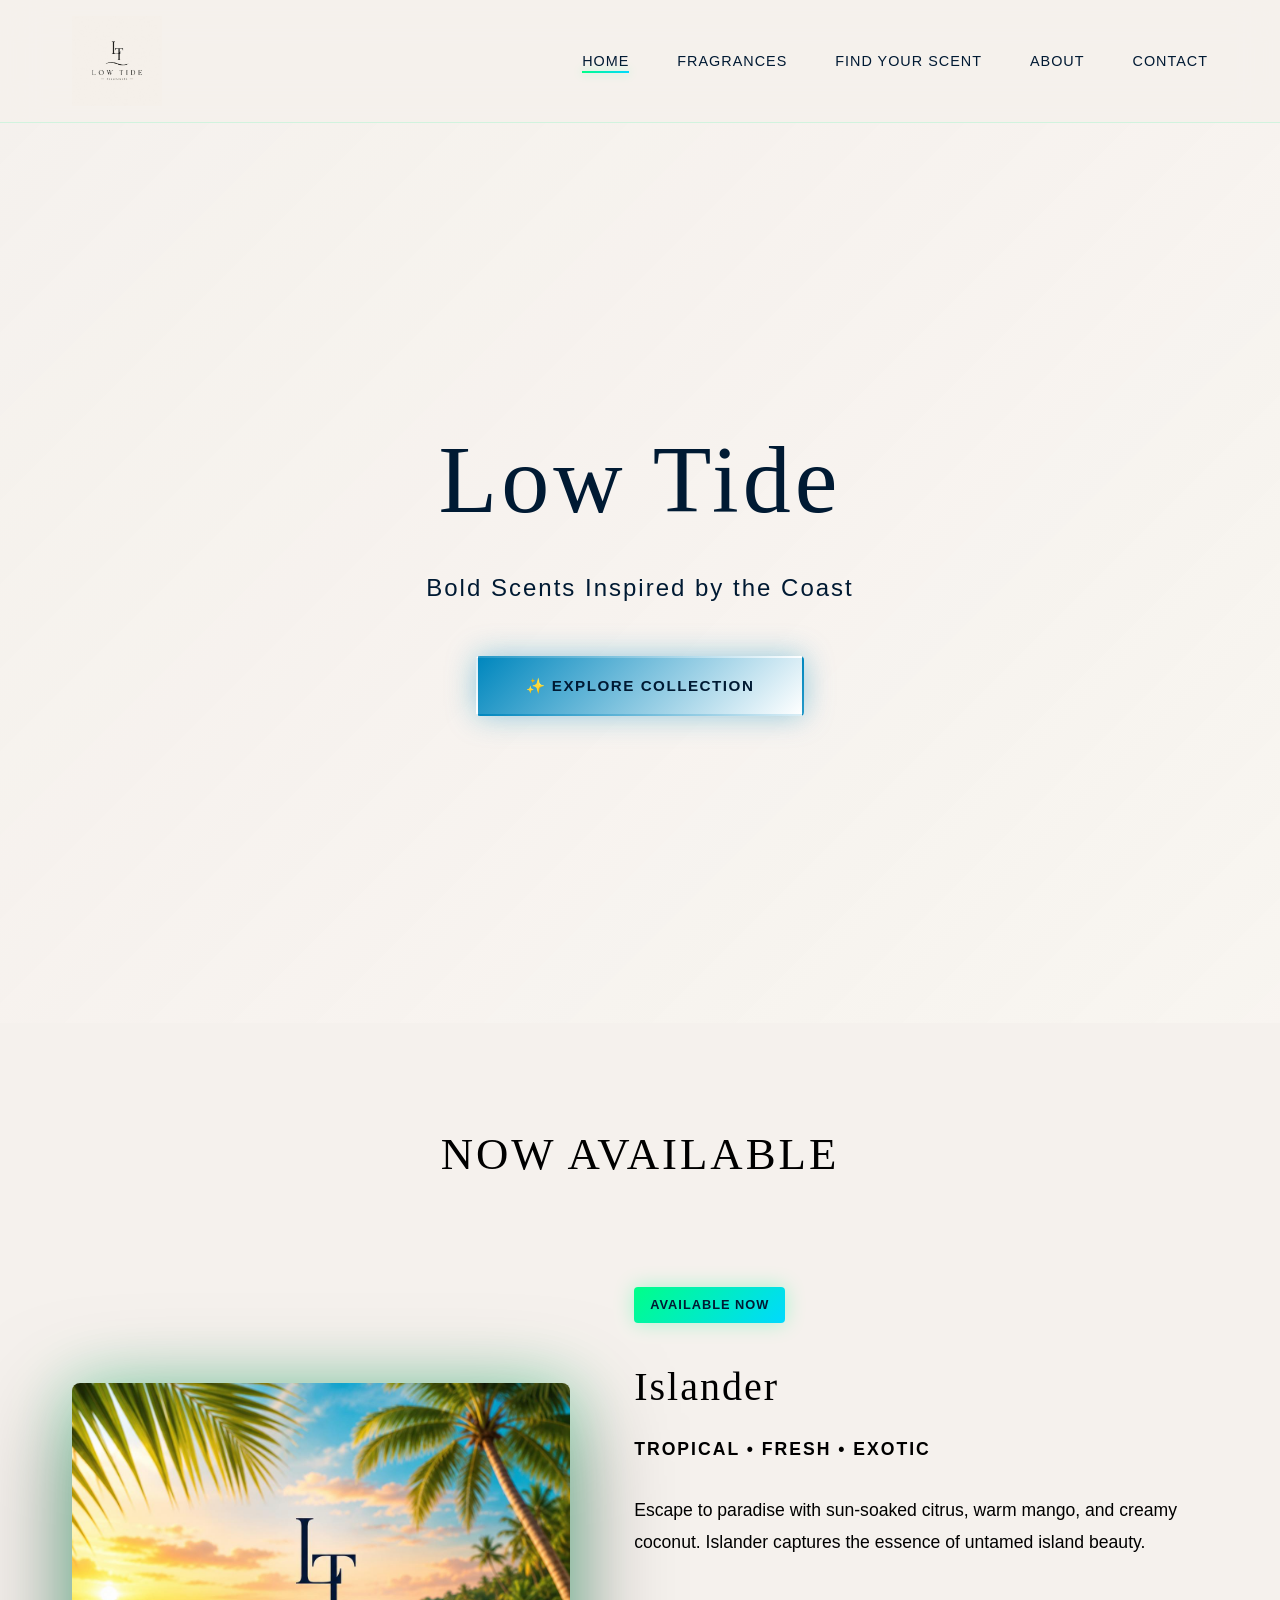
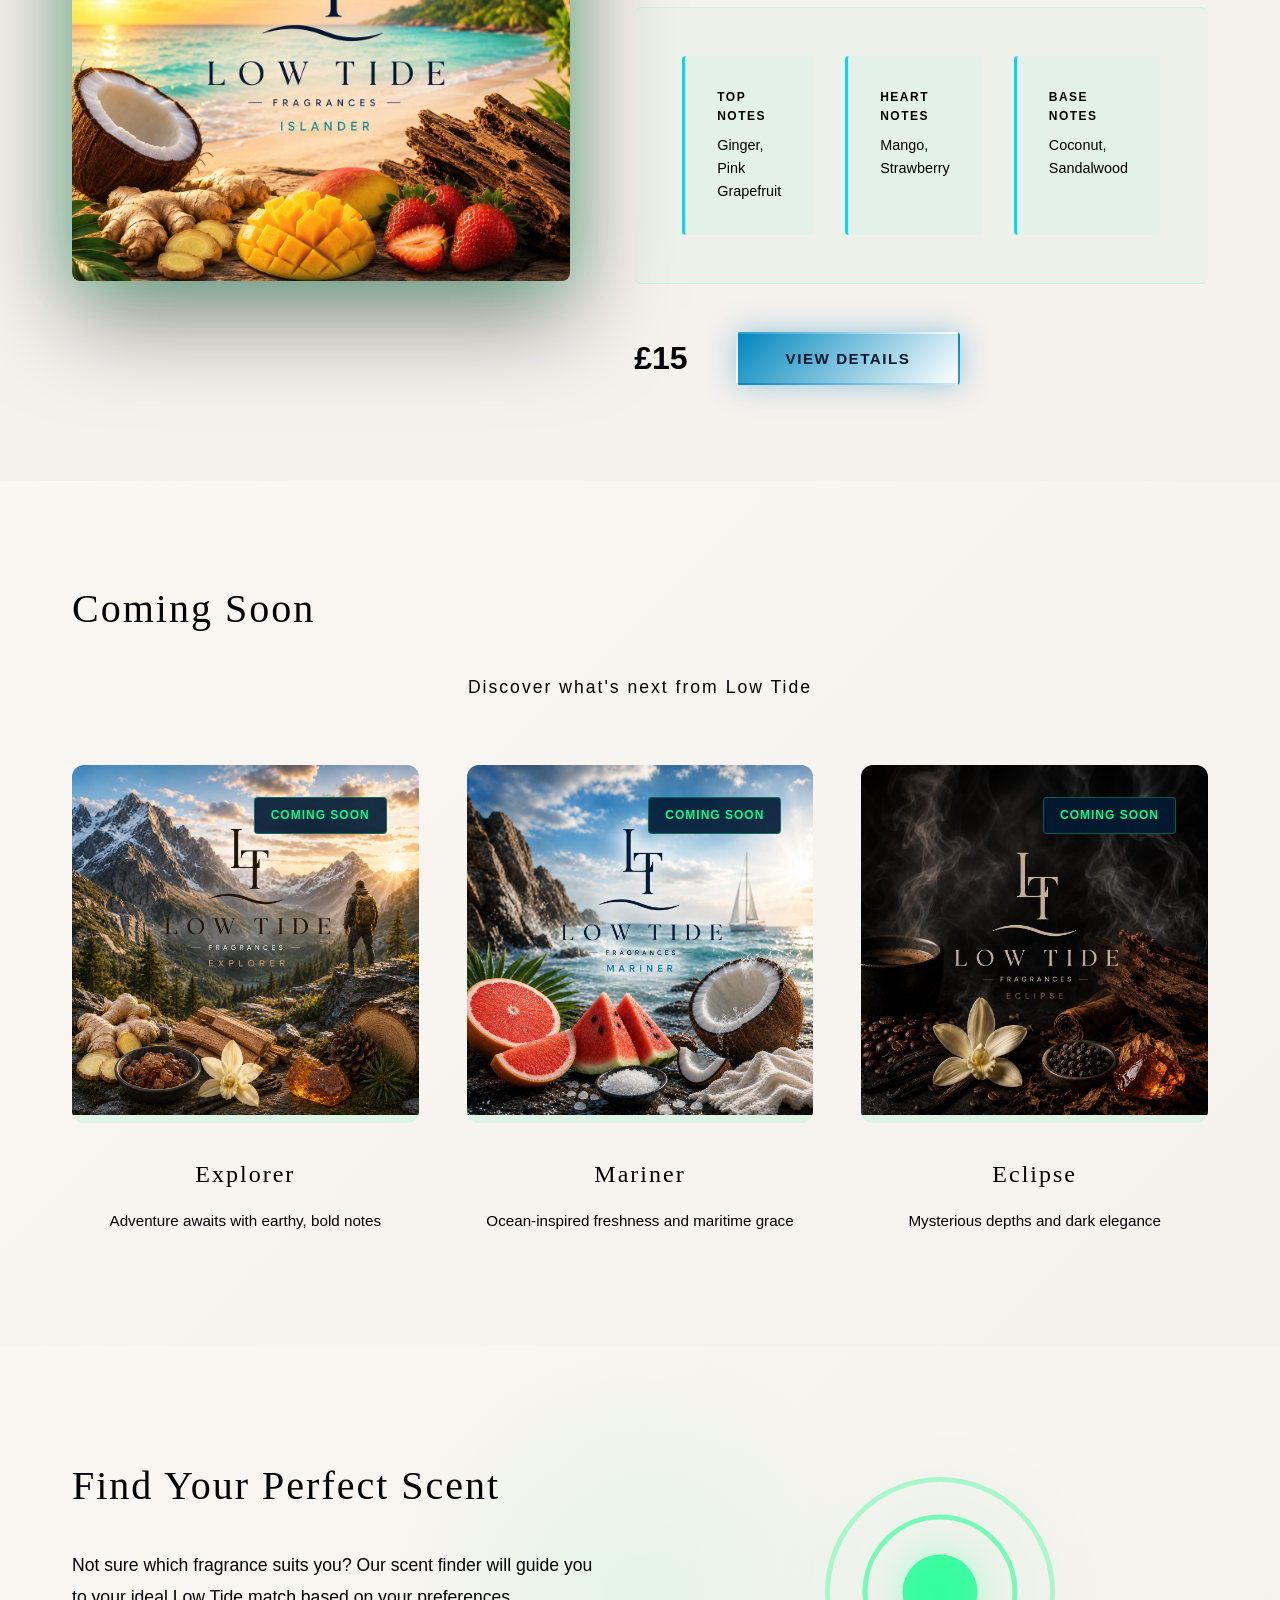
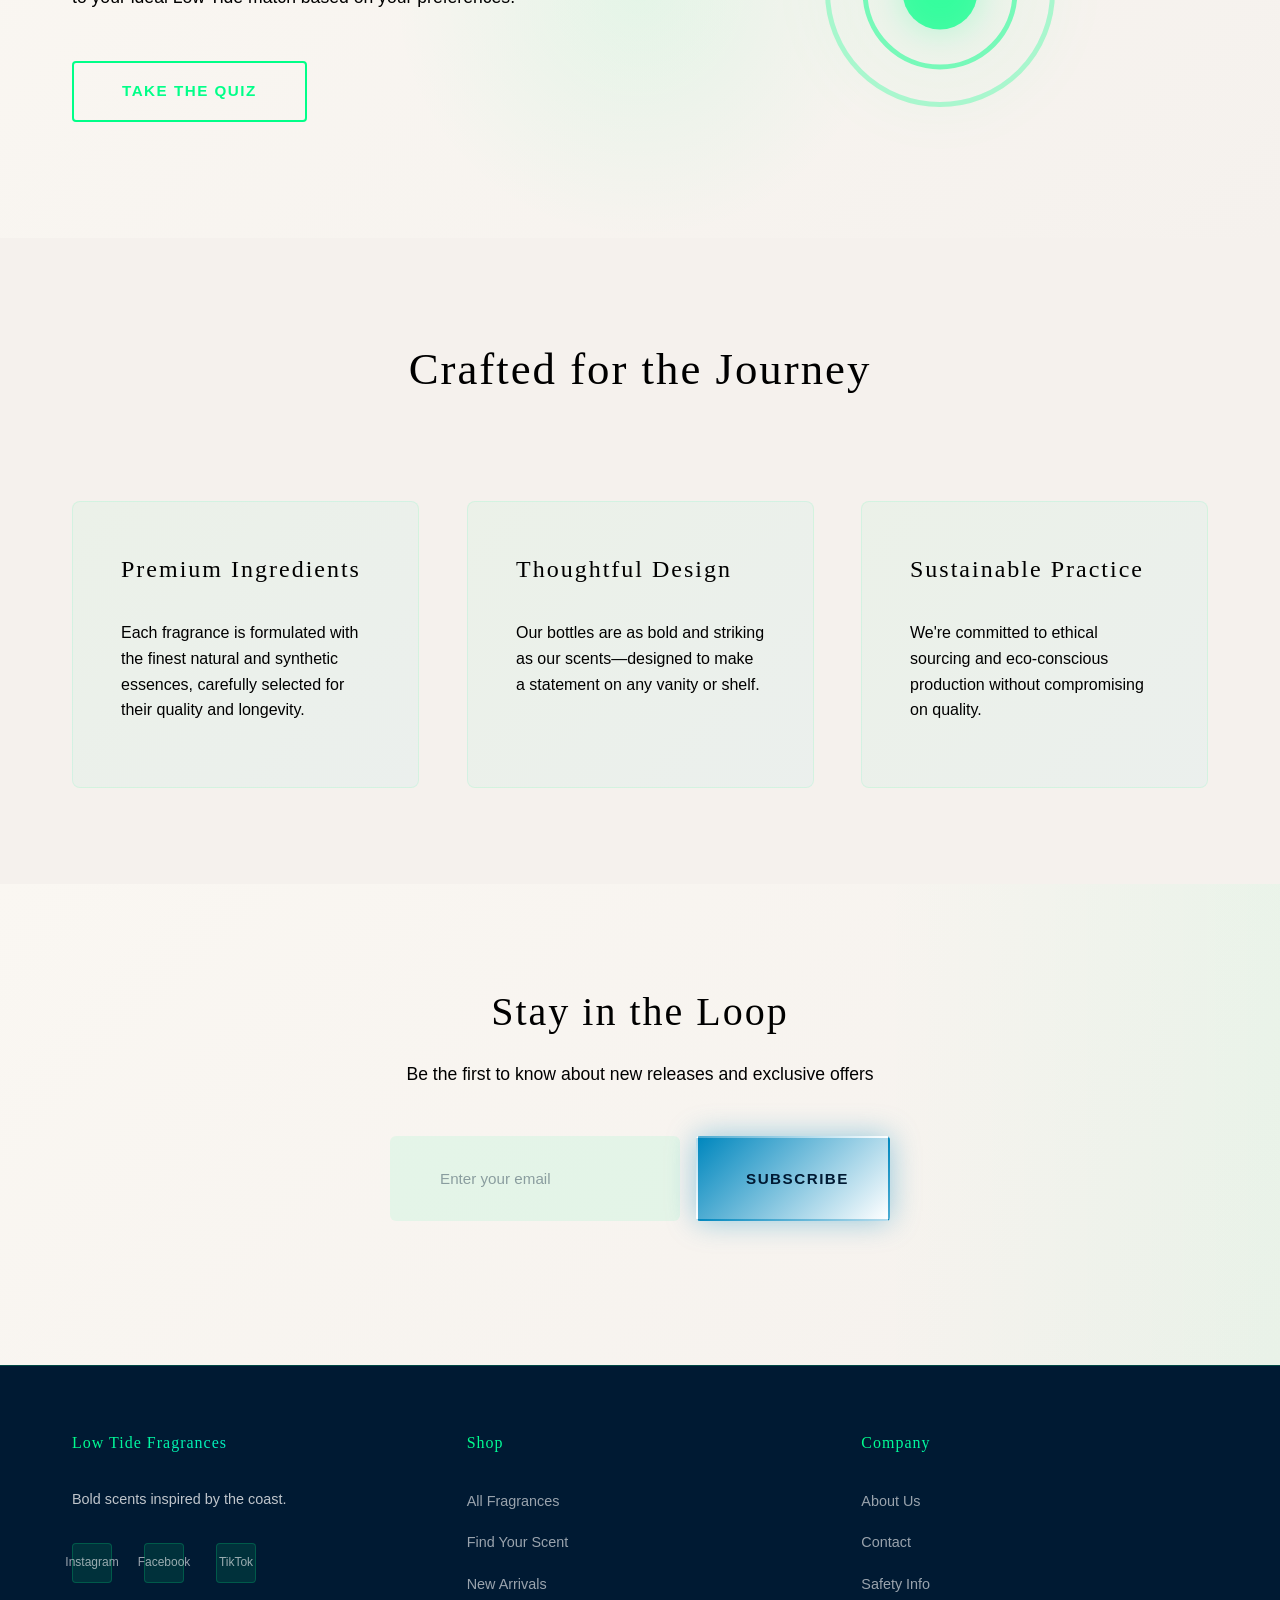
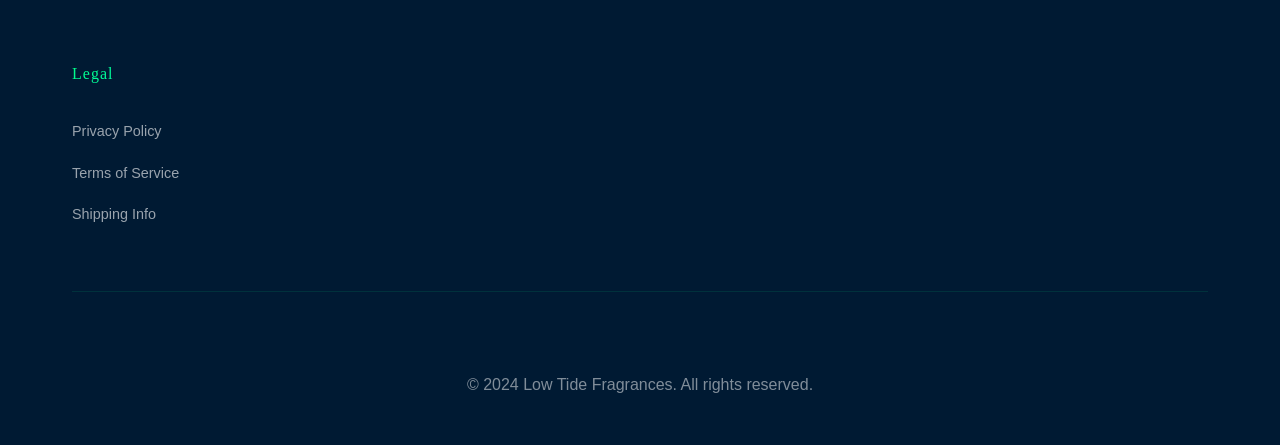
==== index.html @ c625021d "Add files via upload" ====
<!DOCTYPE html>
<html lang="en">
<head>
    <meta charset="UTF-8">
    <meta name="viewport" content="width=device-width, initial-scale=1.0">
    <title>Low Tide Fragrances | Premium Luxury Scents</title>
    <link rel="stylesheet" href="style.css">
</head>
<body>
    <!-- Navigation -->
    <nav class="navbar">
        <div class="container">
            <div class="nav-content">
                <div class="logo">
                    <a href="index.html">
                        <img src="images/logo.png" alt="Low Tide Fragrances Logo" class="logo-image" />
                    </a>
                </div>
                <ul class="nav-links">
                    <li><a href="index.html" class="active">Home</a></li>
                    <li><a href="products.html">Fragrances</a></li>
                    <li><a href="finder.html">Find Your Scent</a></li>
                    <li><a href="about.html">About</a></li>
                    <li><a href="contact.html">Contact</a></li>
                </ul>
                <button class="menu-toggle">
                    <span></span>
                    <span></span>
                    <span></span>
                </button>
            </div>
        </div>
    </nav>

    <!-- Hero Section -->
    <section class="hero" data-parallax="0.5">
        <video autoplay muted loop class="hero-video">
            <source src="images/hero-video.mp4" type="video/mp4">
        </video>
        <div class="hero-overlay"></div>
        <div class="hero-content">
            <div class="hero-text">
                <h1>Low Tide</h1>
                <p>Bold Scents Inspired by the Coast</p>
                <a href="products.html" class="btn btn-primary">✨ Explore Collection</a>
            </div>
        </div>
    </section>

    <!-- Featured Product -->
    <section class="featured-section">
        <div class="container">
            <h2>Now Available</h2>
            <div class="featured-product">
                <div class="featured-image">
                    <img src="images/islander.jpg" alt="Low Tide Islander Fragrance" />
                </div>
                <div class="featured-content">
                    <span class="badge">Available Now</span>
                    <h3>Islander</h3>
                    <p class="fragrance-type">Tropical • Fresh • Exotic</p>
                    <p class="description">Escape to paradise with sun-soaked citrus, warm mango, and creamy coconut. Islander captures the essence of untamed island beauty.</p>
                    <div class="notes">
                        <div class="note">
                            <span class="note-label">Top Notes</span>
                            <span class="note-value">Ginger, Pink Grapefruit</span>
                        </div>
                        <div class="note">
                            <span class="note-label">Heart Notes</span>
                            <span class="note-value">Mango, Strawberry</span>
                        </div>
                        <div class="note">
                            <span class="note-label">Base Notes</span>
                            <span class="note-value">Coconut, Sandalwood</span>
                        </div>
                    </div>
                    <div class="featured-cta">
                        <span class="price">£15</span>
                        <button class="btn btn-primary" onclick="goToProduct('islander')">View Details</button>
                    </div>
                </div>
            </div>
        </div>
    </section>

    <!-- Coming Soon Products -->
    <section class="coming-soon-section">
        <div class="container">
            <h2>Coming Soon</h2>
            <p class="section-subtitle">Discover what's next from Low Tide</p>
            <div class="coming-soon-grid">
                <div class="coming-soon-card">
                    <div class="coming-soon-image">
                        <img src="images/explorer.jpg" alt="Low Tide Explorer" />
                        <span class="coming-badge">Coming Soon</span>
                    </div>
                    <h3>Explorer</h3>
                    <p>Adventure awaits with earthy, bold notes</p>
                </div>
                <div class="coming-soon-card">
                    <div class="coming-soon-image">
                        <img src="images/mariner.jpg" alt="Low Tide Mariner" />
                        <span class="coming-badge">Coming Soon</span>
                    </div>
                    <h3>Mariner</h3>
                    <p>Ocean-inspired freshness and maritime grace</p>
                </div>
                <div class="coming-soon-card">
                    <div class="coming-soon-image">
                        <img src="images/eclipse.jpg" alt="Low Tide Eclipse" />
                        <span class="coming-badge">Coming Soon</span>
                    </div>
                    <h3>Eclipse</h3>
                    <p>Mysterious depths and dark elegance</p>
                </div>
            </div>
        </div>
    </section>

    <!-- Fragrance Finder Preview -->
    <section class="finder-preview-section">
        <div class="container">
            <div class="finder-preview">
                <div class="finder-preview-content">
                    <h2>Find Your Perfect Scent</h2>
                    <p>Not sure which fragrance suits you? Our scent finder will guide you to your ideal Low Tide match based on your preferences.</p>
                    <a href="finder.html" class="btn btn-outline">Take the Quiz</a>
                </div>
                <div class="finder-preview-icon">
                    <svg viewBox="0 0 100 100" xmlns="http://www.w3.org/2000/svg">
                        <circle cx="50" cy="50" r="45" fill="none" stroke="currentColor" stroke-width="2" opacity="0.3"/>
                        <circle cx="50" cy="50" r="30" fill="none" stroke="currentColor" stroke-width="2" opacity="0.5"/>
                        <circle cx="50" cy="50" r="15" fill="currentColor" opacity="0.7"/>
                    </svg>
                </div>
            </div>
        </div>
    </section>

    <!-- Craftsmanship Section -->
    <section class="craftsmanship-section">
        <div class="container">
            <h2>Crafted for the Journey</h2>
            <div class="craftsmanship-grid">
                <div class="craftsmanship-card">
                    <h3>Premium Ingredients</h3>
                    <p>Each fragrance is formulated with the finest natural and synthetic essences, carefully selected for their quality and longevity.</p>
                </div>
                <div class="craftsmanship-card">
                    <h3>Thoughtful Design</h3>
                    <p>Our bottles are as bold and striking as our scents—designed to make a statement on any vanity or shelf.</p>
                </div>
                <div class="craftsmanship-card">
                    <h3>Sustainable Practice</h3>
                    <p>We're committed to ethical sourcing and eco-conscious production without compromising on quality.</p>
                </div>
            </div>
        </div>
    </section>

    <!-- Newsletter -->
    <section class="newsletter-section">
        <div class="container">
            <div class="newsletter-content">
                <h2>Stay in the Loop</h2>
                <p>Be the first to know about new releases and exclusive offers</p>
                <form class="newsletter-form" onsubmit="handleNewsletterSignup(event)">
                    <input type="email" placeholder="Enter your email" required>
                    <button type="submit" class="btn btn-primary">Subscribe</button>
                </form>
                <p class="newsletter-note" id="newsletter-message"></p>
            </div>
        </div>
    </section>

    <!-- Footer -->
    <footer class="footer">
        <div class="container">
            <div class="footer-content">
                <div class="footer-section">
                    <h4>Low Tide Fragrances</h4>
                    <p>Bold scents inspired by the coast.</p>
                    <div class="social-links">
                        <a href="#" aria-label="Instagram">Instagram</a>
                        <a href="#" aria-label="Facebook">Facebook</a>
                        <a href="#" aria-label="TikTok">TikTok</a>
                    </div>
                </div>
                <div class="footer-section">
                    <h4>Shop</h4>
                    <ul>
                        <li><a href="products.html">All Fragrances</a></li>
                        <li><a href="finder.html">Find Your Scent</a></li>
                        <li><a href="products.html#new">New Arrivals</a></li>
                    </ul>
                </div>
                <div class="footer-section">
                    <h4>Company</h4>
                    <ul>
                        <li><a href="about.html">About Us</a></li>
                        <li><a href="contact.html">Contact</a></li>
                        <li><a href="safety.html">Safety Info</a></li>
                    </ul>
                </div>
                <div class="footer-section">
                    <h4>Legal</h4>
                    <ul>
                        <li><a href="#">Privacy Policy</a></li>
                        <li><a href="#">Terms of Service</a></li>
                        <li><a href="#">Shipping Info</a></li>
                    </ul>
                </div>
            </div>
            <div class="footer-bottom">
                <p>&copy; 2024 Low Tide Fragrances. All rights reserved.</p>
            </div>
        </div>
    </footer>

    <script src="script.js"></script>
</body>
</html>
---- style.css ----
:root {
    /* Primary Colors */
    --color-primary: #f5f1ed;
    --color-dark: #001a33;

    /* Accent Colors */
    --color-secondary: #00ff88;
    --color-accent-cyan: #00d9ff;
    --color-accent-orange: #ff6b35;
    --color-accent-purple: #9d4edd;
    --color-accent-gold: #c9a876;

    /* Utilities */
    --color-light: #f5f1ed;
    --color-text: #000000;
    --color-text-light: #ffffff;
    --color-border: #e0dbd5;

    --font-serif: 'Georgia', serif;
    --font-sans: 'Segoe UI', Tahoma, Geneva, Verdana, sans-serif;

    --spacing-xs: 0.5rem;
    --spacing-sm: 1rem;
    --spacing-md: 2rem;
    --spacing-lg: 3rem;
    --spacing-xl: 4rem;
    --spacing-2xl: 6rem;

    --transition: all 0.3s cubic-bezier(0.4, 0, 0.2, 1);
    --transition-smooth: all 0.6s cubic-bezier(0.25, 0.46, 0.45, 0.94);
}

* {
    margin: 0;
    padding: 0;
    box-sizing: border-box;
}

html {
    scroll-behavior: smooth;
}

body {
    font-family: var(--font-sans);
    color: var(--color-text);
    background: var(--color-primary);
    line-height: 1.6;
    overflow-x: hidden;
}

.container {
    max-width: 1200px;
    margin: 0 auto;
    padding: 0 var(--spacing-md);
}

/* Typography */
h1, h2, h3, h4, h5, h6 {
    font-family: var(--font-serif);
    font-weight: 400;
    letter-spacing: 2px;
    margin-bottom: var(--spacing-sm);
}

h1 {
    font-size: 4rem;
    line-height: 1.2;
    font-weight: 300;
}

h2 {
    font-size: 2.5rem;
    margin-bottom: var(--spacing-md);
}

h3 {
    font-size: 1.5rem;
}

p {
    font-size: 1rem;
    margin-bottom: var(--spacing-sm);
}

a {
    color: var(--color-primary);
    text-decoration: none;
    transition: var(--transition);
}

a:hover {
    color: var(--color-secondary);
}

/* Navigation */
.navbar {
    position: sticky;
    top: 0;
    z-index: 1000;
    background: rgba(245, 241, 237, 0.95);
    backdrop-filter: blur(20px);
    border-bottom: 1px solid rgba(0, 255, 136, 0.15);
    padding: var(--spacing-sm) 0;
    transition: var(--transition-smooth);
}

.nav-content {
    display: flex;
    justify-content: space-between;
    align-items: center;
}

.logo {
    display: flex;
    align-items: center;
    gap: var(--spacing-xs);
}

.logo a {
    display: flex;
    align-items: center;
    justify-content: center;
    transition: var(--transition);
}

.logo-image {
    height: 90px;
    width: auto;
    max-width: 350px;
    object-fit: contain;
    transition: var(--transition);
}

.logo a:hover .logo-image {
    filter: drop-shadow(0 0 10px rgba(0, 255, 136, 0.3));
}

.nav-links {
    display: flex;
    gap: var(--spacing-lg);
    list-style: none;
}

.nav-links a {
    font-size: 0.9rem;
    letter-spacing: 1px;
    text-transform: uppercase;
    font-weight: 500;
    position: relative;
    color: var(--color-dark);
    transition: var(--transition);
}

.nav-links a::after {
    content: '';
    position: absolute;
    bottom: -4px;
    left: 0;
    width: 0;
    height: 2px;
    background: linear-gradient(90deg, var(--color-secondary), var(--color-accent-cyan));
    transition: var(--transition);
    box-shadow: 0 0 10px rgba(0, 255, 136, 0.4);
}

.nav-links a:hover::after,
.nav-links a.active::after {
    width: 100%;
}

.menu-toggle {
    display: none;
    flex-direction: column;
    gap: 6px;
    background: none;
    border: none;
    cursor: pointer;
    padding: var(--spacing-xs);
}

.menu-toggle span {
    width: 25px;
    height: 3px;
    background: var(--color-primary);
    transition: var(--transition);
    border-radius: 2px;
}

/* Hero Section */
.hero {
    position: relative;
    height: 100vh;
    display: flex;
    align-items: center;
    justify-content: center;
    color: #001a33;
    overflow: hidden;
    text-align: center;
}

.hero-video {
    position: absolute;
    top: 0;
    left: 0;
    width: 100%;
    height: 100%;
    object-fit: cover;
    z-index: 1;
}

.hero-overlay {
    position: absolute;
    top: 0;
    left: 0;
    width: 100%;
    height: 100%;
    background: linear-gradient(135deg, rgba(245, 241, 237, 0.7) 0%, rgba(250, 247, 242, 0.6) 100%);
    z-index: 2;
    pointer-events: none;
}

@keyframes gradientShift {
    0%, 100% { opacity: 1; }
    50% { opacity: 0.8; }
}

@keyframes wave {
    0% {
        background-position: 0 0;
    }
    100% {
        background-position: 300px 0;
    }
}

.hero-content {
    position: relative;
    z-index: 3;
    animation: slideUp 1s ease-out;
}

@keyframes slideUp {
    from {
        opacity: 0;
        transform: translateY(40px);
    }
    to {
        opacity: 1;
        transform: translateY(0);
    }
}

.hero-text h1 {
    font-size: 6rem;
    margin-bottom: var(--spacing-md);
    font-weight: 300;
    letter-spacing: 4px;
    color: #001a33;
}

.hero-text p {
    font-size: 1.5rem;
    margin-bottom: var(--spacing-lg);
    letter-spacing: 2px;
    font-weight: 300;
    color: var(--color-dark);
}

/* Buttons */
.btn {
    display: inline-block;
    padding: var(--spacing-sm) var(--spacing-lg);
    border: 2px solid var(--color-secondary);
    background: transparent;
    color: var(--color-secondary);
    font-family: var(--font-sans);
    font-size: 0.95rem;
    font-weight: 600;
    letter-spacing: 1.5px;
    text-transform: uppercase;
    cursor: pointer;
    transition: var(--transition-smooth);
    border-radius: 4px;
    text-decoration: none;
    position: relative;
    overflow: hidden;
}

.btn::before {
    content: '';
    position: absolute;
    top: 0;
    left: -100%;
    width: 100%;
    height: 100%;
    background: linear-gradient(90deg, #0087be, #ffffff);
    z-index: -1;
    transition: left 0.5s ease;
}

.btn:hover::before {
    left: 0;
}

.btn-primary {
    background: linear-gradient(135deg, #0087be, #ffffff);
    color: var(--color-dark);
    border-color: transparent;
    box-shadow: 0 0 30px rgba(0, 135, 190, 0.4);
}

.btn-primary:hover {
    box-shadow: 0 0 50px rgba(0, 135, 190, 0.6);
    transform: translateY(-2px);
}

.btn-outline {
    border-color: var(--color-secondary);
    color: var(--color-secondary);
}

.btn-outline:hover {
    background: var(--color-secondary);
    color: var(--color-dark);
    box-shadow: 0 0 30px rgba(0, 255, 136, 0.4);
}

/* Sections */
section {
    padding: var(--spacing-2xl) 0;
}

/* Featured Section */
.featured-section {
    background: var(--color-primary);
    padding: var(--spacing-2xl) 0;
    position: relative;
}

.featured-section h2 {
    text-align: center;
    margin-bottom: var(--spacing-2xl);
    color: #000000;
    font-size: 2.8rem;
    letter-spacing: 3px;
    text-transform: uppercase;
}

.featured-product {
    display: grid;
    grid-template-columns: 1fr 1fr;
    gap: var(--spacing-xl);
    align-items: center;
}

.featured-image {
    position: relative;
}

.featured-image img {
    width: 100%;
    height: auto;
    border-radius: 8px;
    box-shadow: 0 0 60px rgba(0, 255, 136, 0.3), 0 30px 100px rgba(0, 0, 0, 0.5);
    transition: var(--transition-smooth);
}

.featured-image img:hover {
    transform: scale(1.05);
    box-shadow: 0 0 80px rgba(0, 255, 136, 0.5), 0 30px 100px rgba(0, 0, 0, 0.6);
}

.badge {
    display: inline-block;
    background: linear-gradient(135deg, var(--color-secondary) 0%, var(--color-accent-cyan) 100%);
    color: var(--color-dark);
    padding: var(--spacing-xs) var(--spacing-sm);
    border-radius: 4px;
    font-size: 0.8rem;
    letter-spacing: 1px;
    text-transform: uppercase;
    margin-bottom: var(--spacing-md);
    font-weight: 600;
    box-shadow: 0 0 20px rgba(0, 255, 136, 0.3);
}

.featured-content h3 {
    font-size: 2.5rem;
    margin-bottom: var(--spacing-sm);
    color: #000000;
}

.fragrance-type {
    font-size: 1.1rem;
    color: #000000;
    font-weight: 600;
    letter-spacing: 2px;
    text-transform: uppercase;
    margin-bottom: var(--spacing-md);
}

.description {
    font-size: 1.1rem;
    line-height: 1.8;
    margin-bottom: var(--spacing-lg);
    color: var(--color-text);
}

.notes {
    display: grid;
    grid-template-columns: repeat(3, 1fr);
    gap: var(--spacing-md);
    margin-bottom: var(--spacing-lg);
    padding: var(--spacing-lg);
    border-top: 1px solid rgba(0, 255, 136, 0.15);
    border-bottom: 1px solid rgba(0, 255, 136, 0.15);
    background: rgba(0, 255, 136, 0.03);
    border-radius: 8px;
}

.note {
    display: flex;
    flex-direction: column;
    padding: var(--spacing-md);
    background: rgba(0, 217, 255, 0.04);
    border-radius: 4px;
    border-left: 3px solid var(--color-accent-cyan);
}

.note-label {
    font-size: 0.75rem;
    text-transform: uppercase;
    letter-spacing: 1.5px;
    color: #000000;
    font-weight: 700;
    margin-bottom: var(--spacing-xs);
}

.note-value {
    font-size: 0.9rem;
    color: var(--color-text);
}

.featured-cta {
    display: flex;
    align-items: center;
    gap: var(--spacing-lg);
}

.price {
    font-size: 2rem;
    font-weight: 600;
    color: #000000;
}

/* Coming Soon Section */
.coming-soon-section {
    background: linear-gradient(135deg, #faf7f2 0%, var(--color-primary) 100%);
    padding: var(--spacing-2xl) 0;
}

.section-subtitle {
    text-align: center;
    color: #000000;
    font-size: 1.1rem;
    margin-bottom: var(--spacing-xl);
    letter-spacing: 2px;
}

.coming-soon-grid {
    display: grid;
    grid-template-columns: repeat(auto-fit, minmax(280px, 1fr));
    gap: var(--spacing-lg);
}

.coming-soon-card {
    text-align: center;
    transition: var(--transition-smooth);
    group: true;
}

.coming-soon-card:hover {
    transform: translateY(-20px);
}

.coming-soon-image {
    position: relative;
    margin-bottom: var(--spacing-md);
    border-radius: 12px;
    overflow: hidden;
    background: rgba(0, 255, 136, 0.1);
}

.coming-soon-image img {
    width: 100%;
    height: 350px;
    object-fit: cover;
    transition: var(--transition-smooth);
}

.coming-soon-card:hover .coming-soon-image img {
    transform: scale(1.1) rotate(2deg);
    filter: brightness(1.2);
}

.coming-badge {
    position: absolute;
    top: var(--spacing-md);
    right: var(--spacing-md);
    background: rgba(0, 26, 51, 0.9);
    color: var(--color-secondary);
    padding: var(--spacing-xs) var(--spacing-sm);
    border-radius: 4px;
    font-size: 0.75rem;
    letter-spacing: 1px;
    text-transform: uppercase;
    font-weight: 600;
    backdrop-filter: blur(10px);
    border: 1px solid rgba(0, 255, 136, 0.3);
}

.coming-soon-card h3 {
    color: #000000;
    margin-bottom: var(--spacing-sm);
    font-size: 1.5rem;
}

.coming-soon-card p {
    color: #000000;
    font-size: 0.95rem;
}

/* Finder Preview */
.finder-preview-section {
    background: linear-gradient(135deg, #faf7f2 0%, var(--color-primary) 100%);
    color: var(--color-text);
    padding: var(--spacing-2xl) 0;
    position: relative;
    overflow: hidden;
}

.finder-preview-section::before {
    content: '';
    position: absolute;
    top: 50%;
    left: 50%;
    width: 500px;
    height: 500px;
    background: radial-gradient(circle, rgba(0, 255, 136, 0.08) 0%, transparent 70%);
    transform: translate(-50%, -50%);
    pointer-events: none;
}

.finder-preview {
    display: grid;
    grid-template-columns: 1fr 1fr;
    gap: var(--spacing-xl);
    align-items: center;
    position: relative;
    z-index: 2;
}

.finder-preview-content h2 {
    color: #000000;
    margin-bottom: var(--spacing-md);
}

.finder-preview-content p {
    font-size: 1.1rem;
    line-height: 1.8;
    margin-bottom: var(--spacing-lg);
    color: var(--color-text);
}

.finder-preview-icon {
    display: flex;
    justify-content: center;
    align-items: center;
    height: 300px;
}

.finder-preview-icon svg {
    width: 100%;
    max-width: 250px;
    color: var(--color-secondary);
    animation: pulse 3s ease-in-out infinite, glow 3s ease-in-out infinite;
    filter: drop-shadow(0 0 20px rgba(0, 255, 136, 0.5));
}

@keyframes pulse {
    0%, 100% { opacity: 1; transform: scale(1); }
    50% { opacity: 0.8; transform: scale(1.05); }
}

@keyframes glow {
    0%, 100% { filter: drop-shadow(0 0 20px rgba(0, 255, 136, 0.5)); }
    50% { filter: drop-shadow(0 0 40px rgba(0, 255, 136, 0.8)); }
}

/* Scroll Animations */
@keyframes fadeInUp {
    from {
        opacity: 0;
        transform: translateY(60px);
    }
    to {
        opacity: 1;
        transform: translateY(0);
    }
}

@keyframes fadeInLeft {
    from {
        opacity: 0;
        transform: translateX(-60px);
    }
    to {
        opacity: 1;
        transform: translateX(0);
    }
}

@keyframes fadeInRight {
    from {
        opacity: 0;
        transform: translateX(60px);
    }
    to {
        opacity: 1;
        transform: translateX(0);
    }
}

@keyframes scaleIn {
    from {
        opacity: 0;
        transform: scale(0.9);
    }
    to {
        opacity: 1;
        transform: scale(1);
    }
}

@keyframes rotateBounce {
    from {
        opacity: 0;
        transform: rotate(-10deg) scale(0.8);
    }
    to {
        opacity: 1;
        transform: rotate(0) scale(1);
    }
}

.scroll-fade-in {
    opacity: 0;
    animation: fadeInUp 0.8s ease-out forwards;
}

.scroll-fade-in-left {
    opacity: 0;
    animation: fadeInLeft 0.8s ease-out forwards;
}

.scroll-fade-in-right {
    opacity: 0;
    animation: fadeInRight 0.8s ease-out forwards;
}

.scroll-scale-in {
    opacity: 0;
    animation: scaleIn 0.8s ease-out forwards;
}

.scroll-rotate-bounce {
    opacity: 0;
    animation: rotateBounce 0.8s cubic-bezier(0.34, 1.56, 0.64, 1) forwards;
}

/* Staggered animation delays */
.delay-100 { animation-delay: 0.1s; }
.delay-200 { animation-delay: 0.2s; }
.delay-300 { animation-delay: 0.3s; }
.delay-400 { animation-delay: 0.4s; }
.delay-500 { animation-delay: 0.5s; }

/* Craftsmanship Section */
.craftsmanship-section {
    background: var(--color-primary);
    padding: var(--spacing-2xl) 0;
}

.craftsmanship-section h2 {
    text-align: center;
    margin-bottom: var(--spacing-2xl);
    color: #000000;
    font-size: 2.8rem;
}

.craftsmanship-grid {
    display: grid;
    grid-template-columns: repeat(auto-fit, minmax(300px, 1fr));
    gap: var(--spacing-lg);
}

.craftsmanship-card {
    padding: var(--spacing-lg);
    background: linear-gradient(135deg, rgba(0, 255, 136, 0.04) 0%, rgba(0, 217, 255, 0.04) 100%);
    border-left: 4px solid var(--color-secondary);
    transition: var(--transition-smooth);
    border-radius: 8px;
    border: 1px solid rgba(0, 255, 136, 0.1);
}

.craftsmanship-card:hover {
    box-shadow: 0 0 40px rgba(0, 255, 136, 0.2), inset 0 0 40px rgba(0, 255, 136, 0.05);
    transform: translateY(-8px);
    border-left-color: var(--color-accent-cyan);
}

.craftsmanship-card h3 {
    color: #000000;
    margin-bottom: var(--spacing-md);
}

/* Newsletter Section */
.newsletter-section {
    background: linear-gradient(135deg, #faf7f2 0%, var(--color-primary) 100%);
    color: var(--color-text);
    text-align: center;
    padding: var(--spacing-2xl) 0;
    position: relative;
    overflow: hidden;
}

.newsletter-section::before {
    content: '';
    position: absolute;
    top: 0;
    right: 0;
    width: 400px;
    height: 100%;
    background: linear-gradient(90deg, transparent, rgba(0, 255, 136, 0.05));
    pointer-events: none;
}

.newsletter-content h2 {
    color: #000000;
    margin-bottom: var(--spacing-sm);
}

.newsletter-content p {
    font-size: 1.1rem;
    margin-bottom: var(--spacing-lg);
    color: #000000;
}

.newsletter-form {
    display: flex;
    gap: var(--spacing-sm);
    max-width: 500px;
    margin: 0 auto var(--spacing-md);
    position: relative;
    z-index: 2;
}

.newsletter-form input {
    flex: 1;
    padding: var(--spacing-md) var(--spacing-lg);
    border: 2px solid transparent;
    background: rgba(0, 255, 136, 0.08);
    color: var(--color-dark);
    font-size: 0.95rem;
    border-radius: 6px;
    font-family: var(--font-sans);
    transition: var(--transition);
}

.newsletter-form input::placeholder {
    color: rgba(0, 26, 51, 0.4);
}

.newsletter-form input:focus {
    outline: none;
    background: rgba(0, 255, 136, 0.12);
    border-color: var(--color-secondary);
    box-shadow: 0 0 30px rgba(0, 255, 136, 0.2);
}

.newsletter-note {
    font-size: 0.9rem;
    color: var(--color-secondary);
}

/* Footer */
.footer {
    background: var(--color-dark);
    color: var(--color-text-light);
    padding: var(--spacing-xl) 0 var(--spacing-md);
    border-top: 1px solid rgba(0, 255, 136, 0.2);
}

.footer-content {
    display: grid;
    grid-template-columns: repeat(auto-fit, minmax(250px, 1fr));
    gap: var(--spacing-lg);
    margin-bottom: var(--spacing-lg);
    padding-bottom: var(--spacing-lg);
    border-bottom: 1px solid rgba(0, 255, 136, 0.1);
}

.footer-section h4 {
    background: linear-gradient(135deg, var(--color-secondary) 0%, var(--color-accent-cyan) 100%);
    -webkit-background-clip: text;
    -webkit-text-fill-color: transparent;
    background-clip: text;
    font-size: 1rem;
    margin-bottom: var(--spacing-md);
    letter-spacing: 1px;
}

.footer-section p {
    font-size: 0.9rem;
    color: rgba(255, 255, 255, 0.75);
    line-height: 1.6;
}

.footer-section ul {
    list-style: none;
}

.footer-section ul li {
    margin-bottom: var(--spacing-sm);
}

.footer-section a {
    color: rgba(255, 255, 255, 0.6);
    font-size: 0.9rem;
    transition: var(--transition);
}

.footer-section a:hover {
    color: var(--color-secondary);
    text-shadow: 0 0 20px rgba(0, 255, 136, 0.4);
}

.social-links {
    display: flex;
    gap: var(--spacing-md);
    margin-top: var(--spacing-md);
}

.social-links a {
    display: inline-block;
    width: 40px;
    height: 40px;
    background: rgba(0, 255, 136, 0.1);
    border-radius: 4px;
    display: flex;
    align-items: center;
    justify-content: center;
    font-size: 0.75rem;
    border: 1px solid rgba(0, 255, 136, 0.2);
    transition: var(--transition);
}

.social-links a:hover {
    background: linear-gradient(135deg, var(--color-secondary), var(--color-accent-cyan));
    color: var(--color-dark);
    border-color: transparent;
    box-shadow: 0 0 20px rgba(0, 255, 136, 0.4);
}

.footer-bottom {
    text-align: center;
    padding-top: var(--spacing-md);
    font-size: 0.85rem;
    color: rgba(255, 255, 255, 0.5);
}

/* Responsive Design */
@media (max-width: 768px) {
    .nav-links {
        display: none;
        position: absolute;
        top: 100%;
        left: 0;
        right: 0;
        background: rgba(245, 241, 237, 0.98);
        backdrop-filter: blur(20px);
        flex-direction: column;
        padding: var(--spacing-md);
        gap: var(--spacing-md);
        box-shadow: 0 10px 30px rgba(0, 0, 0, 0.1);
        border-bottom: 1px solid rgba(0, 255, 136, 0.1);
    }

    .nav-links a {
        color: var(--color-dark);
    }

    .nav-links.active {
        display: flex;
    }

    .menu-toggle {
        display: flex;
    }

    .menu-toggle span {
        background: var(--color-dark);
    }

    h1 {
        font-size: 2.5rem;
    }

    h2 {
        font-size: 1.8rem;
    }

    .hero {
        height: 100vh;
    }

    .hero-text h1 {
        font-size: 2.5rem;
    }

    .hero-text p {
        font-size: 1.1rem;
    }

    .featured-product {
        grid-template-columns: 1fr;
        gap: var(--spacing-lg);
    }

    .notes {
        grid-template-columns: 1fr;
    }

    .featured-cta {
        flex-direction: column;
        align-items: flex-start;
    }

    .finder-preview {
        grid-template-columns: 1fr;
    }

    .finder-preview-icon {
        height: 200px;
    }

    .newsletter-form {
        flex-direction: column;
    }

    section {
        padding: var(--spacing-lg) 0;
    }
}

@media (max-width: 480px) {
    :root {
        --spacing-lg: 2rem;
        --spacing-xl: 2.5rem;
        --spacing-2xl: 3rem;
    }

    h1 {
        font-size: 2rem;
    }

    h2 {
        font-size: 1.5rem;
    }

    .hero-text h1 {
        font-size: 2rem;
    }

    .logo-text {
        font-size: 1.2rem;
    }

    .featured-content h3 {
        font-size: 2rem;
    }

    .coming-soon-grid {
        grid-template-columns: 1fr;
    }

    .craftsmanship-grid {
        grid-template-columns: 1fr;
    }

    .footer-content {
        grid-template-columns: 1fr;
    }
}
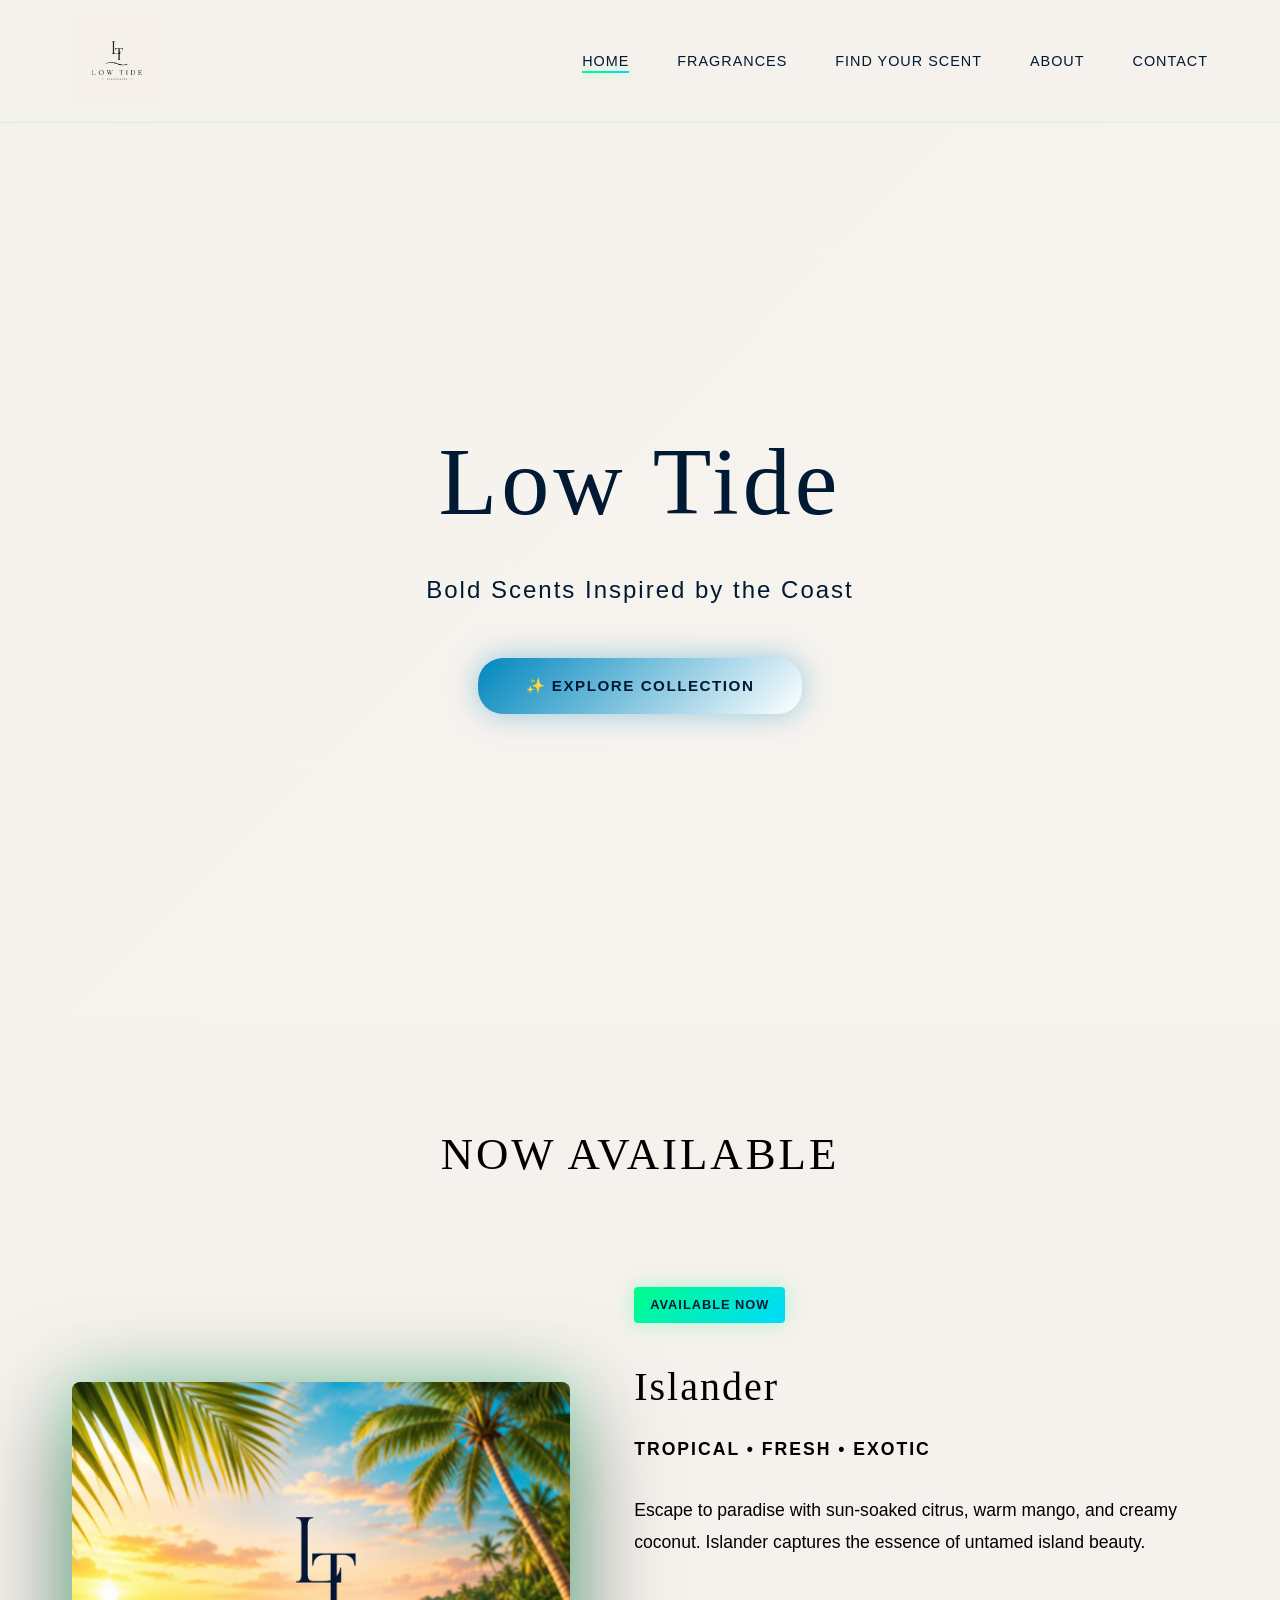
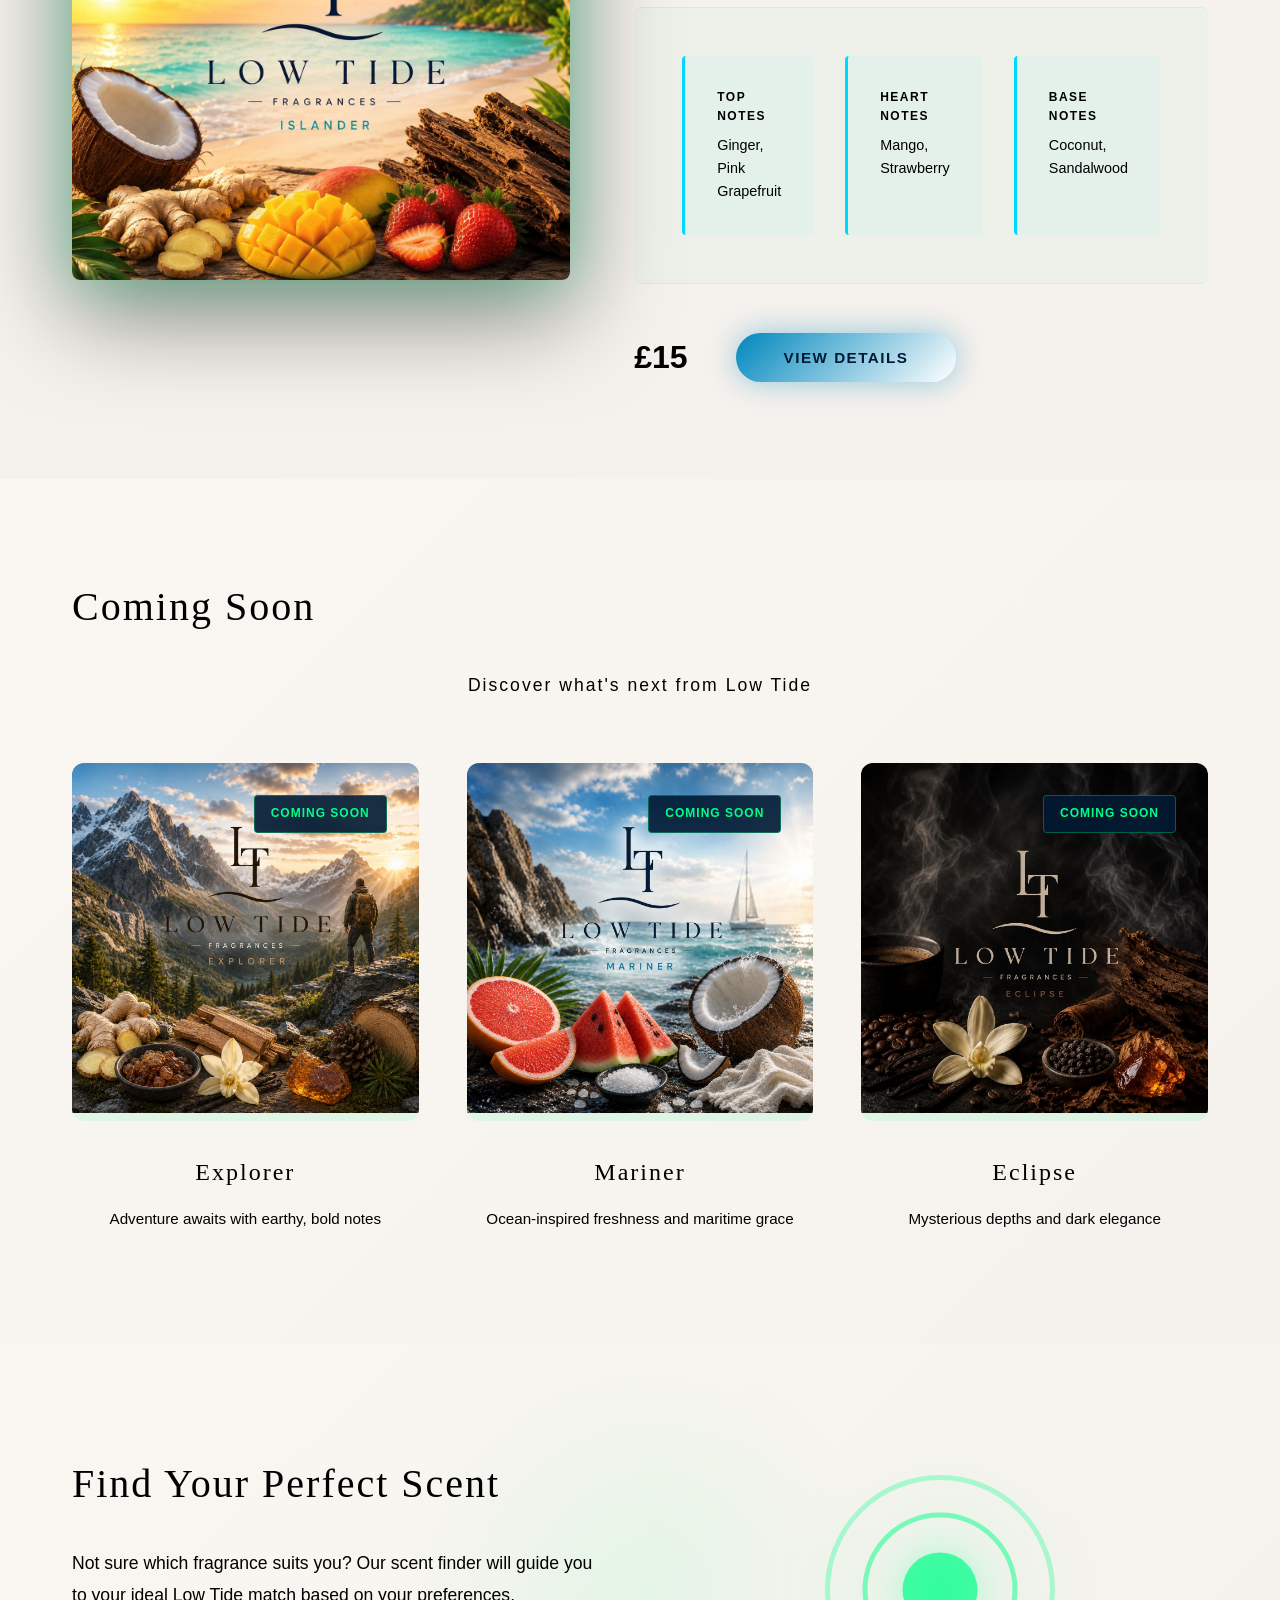
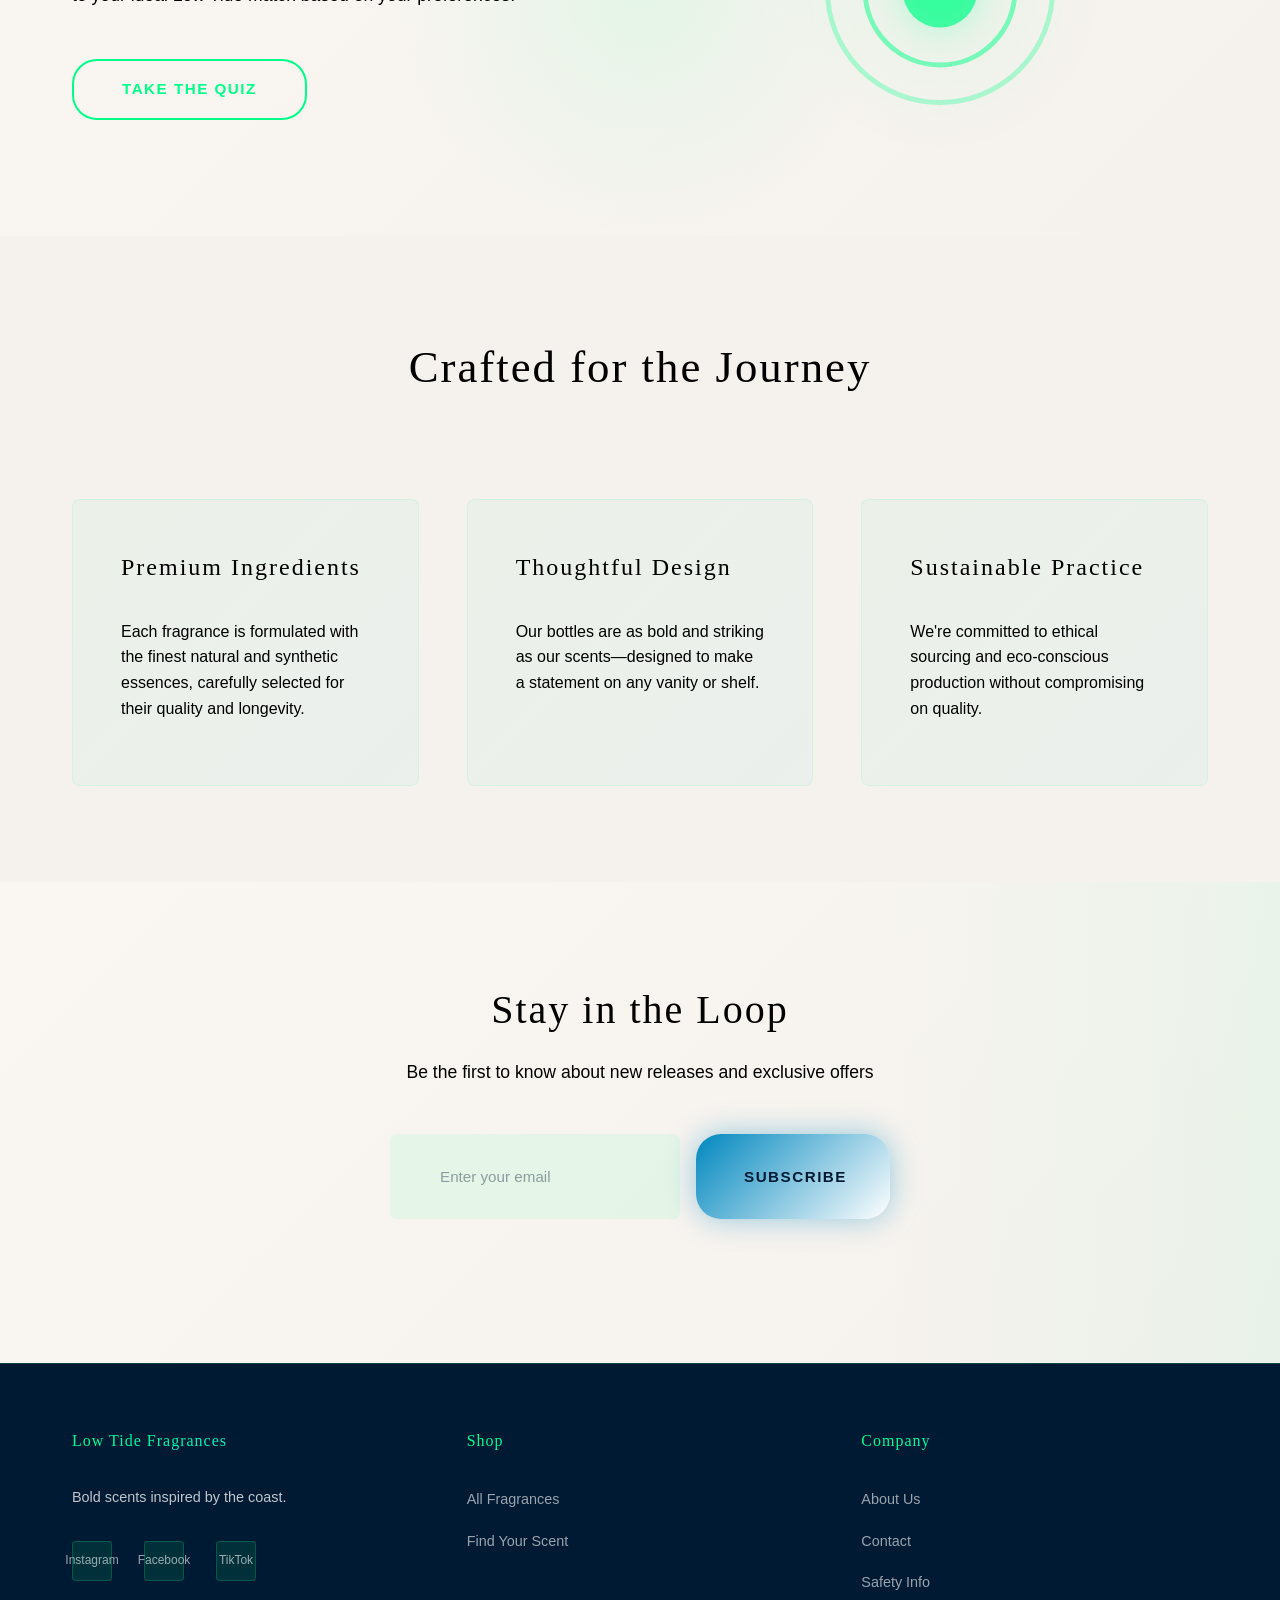
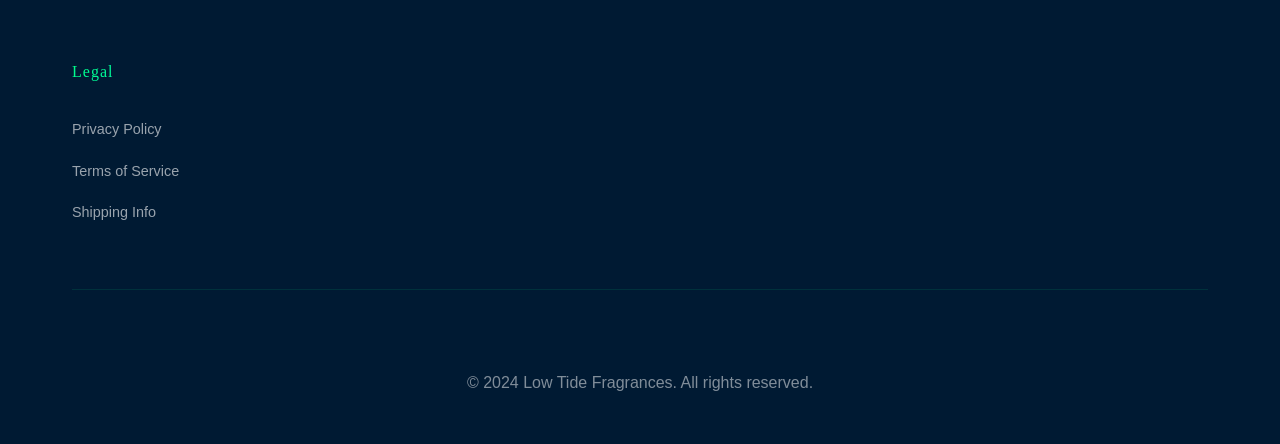
==== commit a33f0ef1: "Add files via upload" ====
--- a/index.html
+++ b/index.html
@@ -4,7 +4,1314 @@
     <meta charset="UTF-8">
     <meta name="viewport" content="width=device-width, initial-scale=1.0">
     <title>Low Tide Fragrances | Premium Luxury Scents</title>
-    <link rel="stylesheet" href="style.css">
+    <style>
+        :root {
+            --color-primary: #f5f1ed;
+            --color-dark: #001a33;
+            --color-secondary: #00ff88;
+            --color-accent-cyan: #00d9ff;
+            --color-accent-orange: #ff6b35;
+            --color-accent-purple: #9d4edd;
+            --color-accent-gold: #c9a876;
+            --color-light: #f5f1ed;
+            --color-text: #000000;
+            --color-text-light: #ffffff;
+            --color-border: #e0dbd5;
+            --font-serif: 'Georgia', serif;
+            --font-sans: 'Segoe UI', Tahoma, Geneva, Verdana, sans-serif;
+            --spacing-xs: 0.5rem;
+            --spacing-sm: 1rem;
+            --spacing-md: 2rem;
+            --spacing-lg: 3rem;
+            --spacing-xl: 4rem;
+            --spacing-2xl: 6rem;
+            --transition: all 0.3s cubic-bezier(0.4, 0, 0.2, 1);
+            --transition-smooth: all 0.6s cubic-bezier(0.25, 0.46, 0.45, 0.94);
+        }
+
+        * {
+            margin: 0;
+            padding: 0;
+            box-sizing: border-box;
+        }
+
+        html {
+            scroll-behavior: smooth;
+        }
+
+        body {
+            font-family: var(--font-sans);
+            color: var(--color-text);
+            background: var(--color-primary);
+            line-height: 1.6;
+            overflow-x: hidden;
+        }
+
+        .container {
+            max-width: 1200px;
+            margin: 0 auto;
+            padding: 0 var(--spacing-md);
+        }
+
+        h1, h2, h3, h4, h5, h6 {
+            font-family: var(--font-serif);
+            font-weight: 400;
+            letter-spacing: 2px;
+            margin-bottom: var(--spacing-sm);
+        }
+
+        h1 {
+            font-size: 4rem;
+            line-height: 1.2;
+            font-weight: 300;
+        }
+
+        h2 {
+            font-size: 2.5rem;
+            margin-bottom: var(--spacing-md);
+        }
+
+        h3 {
+            font-size: 1.5rem;
+        }
+
+        p {
+            font-size: 1rem;
+            margin-bottom: var(--spacing-sm);
+        }
+
+        a {
+            color: var(--color-primary);
+            text-decoration: none;
+            transition: var(--transition);
+        }
+
+        a:hover {
+            color: var(--color-secondary);
+        }
+
+        .navbar {
+            position: sticky;
+            top: 0;
+            z-index: 1000;
+            background: rgba(245, 241, 237, 0.95);
+            backdrop-filter: blur(20px);
+            border-bottom: 1px solid rgba(0, 255, 136, 0.15);
+            padding: var(--spacing-sm) 0;
+            transition: var(--transition-smooth);
+        }
+
+        .nav-content {
+            display: flex;
+            justify-content: space-between;
+            align-items: center;
+        }
+
+        .logo {
+            display: flex;
+            align-items: center;
+            gap: var(--spacing-xs);
+        }
+
+        .logo a {
+            display: flex;
+            align-items: center;
+            justify-content: center;
+            transition: var(--transition);
+            cursor: pointer;
+        }
+
+        .logo-image {
+            height: 90px;
+            width: auto;
+            max-width: 350px;
+            object-fit: contain;
+            transition: var(--transition);
+        }
+
+        .logo a:hover .logo-image {
+            filter: drop-shadow(0 0 10px rgba(0, 255, 136, 0.3));
+        }
+
+        .nav-links {
+            display: flex;
+            gap: var(--spacing-lg);
+            list-style: none;
+        }
+
+        .nav-links a {
+            font-size: 0.9rem;
+            letter-spacing: 1px;
+            text-transform: uppercase;
+            font-weight: 500;
+            position: relative;
+            color: var(--color-dark);
+            transition: var(--transition);
+            cursor: pointer;
+        }
+
+        .nav-links a::after {
+            content: '';
+            position: absolute;
+            bottom: -4px;
+            left: 0;
+            width: 0;
+            height: 2px;
+            background: linear-gradient(90deg, var(--color-secondary), var(--color-accent-cyan));
+            transition: var(--transition);
+            box-shadow: 0 0 10px rgba(0, 255, 136, 0.4);
+        }
+
+        .nav-links a:hover::after,
+        .nav-links a.active::after {
+            width: 100%;
+        }
+
+        .menu-toggle {
+            display: none;
+            flex-direction: column;
+            gap: 6px;
+            background: none;
+            border: none;
+            cursor: pointer;
+            padding: var(--spacing-xs);
+        }
+
+        .menu-toggle span {
+            width: 25px;
+            height: 3px;
+            background: var(--color-primary);
+            transition: var(--transition);
+            border-radius: 2px;
+        }
+
+        .hero {
+            position: relative;
+            height: 100vh;
+            display: flex;
+            align-items: center;
+            justify-content: center;
+            color: #001a33;
+            overflow: hidden;
+            text-align: center;
+        }
+
+        .hero-video {
+            position: absolute;
+            top: 0;
+            left: 0;
+            width: 100%;
+            height: 100%;
+            object-fit: cover;
+            z-index: 1;
+        }
+
+        .hero-overlay {
+            position: absolute;
+            top: 0;
+            left: 0;
+            width: 100%;
+            height: 100%;
+            background: linear-gradient(135deg, rgba(245, 241, 237, 0.7) 0%, rgba(250, 247, 242, 0.6) 100%);
+            z-index: 2;
+            pointer-events: none;
+        }
+
+        .hero-content {
+            position: relative;
+            z-index: 3;
+            animation: slideUp 1s ease-out;
+        }
+
+        @keyframes slideUp {
+            from {
+                opacity: 0;
+                transform: translateY(40px);
+            }
+            to {
+                opacity: 1;
+                transform: translateY(0);
+            }
+        }
+
+        .hero-text h1 {
+            font-size: 6rem;
+            margin-bottom: var(--spacing-md);
+            font-weight: 300;
+            letter-spacing: 4px;
+            color: #001a33;
+        }
+
+        .hero-text p {
+            font-size: 1.5rem;
+            margin-bottom: var(--spacing-lg);
+            letter-spacing: 2px;
+            font-weight: 300;
+            color: var(--color-dark);
+        }
+
+        .btn {
+            display: inline-block;
+            padding: var(--spacing-sm) var(--spacing-lg);
+            border: 2px solid var(--color-secondary);
+            background: transparent;
+            color: var(--color-secondary);
+            font-family: var(--font-sans);
+            font-size: 0.95rem;
+            font-weight: 600;
+            letter-spacing: 1.5px;
+            text-transform: uppercase;
+            cursor: pointer;
+            transition: var(--transition-smooth);
+            border-radius: 25px;
+            text-decoration: none;
+            position: relative;
+            overflow: hidden;
+        }
+
+        .btn::before {
+            content: '';
+            position: absolute;
+            top: 0;
+            left: -100%;
+            width: 100%;
+            height: 100%;
+            background: linear-gradient(90deg, #0087be, #ffffff);
+            z-index: -1;
+            transition: left 0.5s ease;
+        }
+
+        .btn:hover::before {
+            left: 0;
+        }
+
+        .btn-primary {
+            background: linear-gradient(135deg, #0087be, #ffffff);
+            color: var(--color-dark);
+            border: none;
+            box-shadow: 0 0 30px rgba(0, 135, 190, 0.4);
+        }
+
+        .btn-primary:hover {
+            box-shadow: 0 0 50px rgba(0, 135, 190, 0.6);
+            transform: translateY(-2px);
+        }
+
+        .btn-outline {
+            border-color: var(--color-secondary);
+            color: var(--color-secondary);
+        }
+
+        .btn-outline:hover {
+            background: var(--color-secondary);
+            color: var(--color-dark);
+            box-shadow: 0 0 30px rgba(0, 255, 136, 0.4);
+        }
+
+        section {
+            padding: var(--spacing-2xl) 0;
+        }
+
+        .featured-section {
+            background: var(--color-primary);
+            padding: var(--spacing-2xl) 0;
+            position: relative;
+        }
+
+        .featured-section h2 {
+            text-align: center;
+            margin-bottom: var(--spacing-2xl);
+            color: #000000;
+            font-size: 2.8rem;
+            letter-spacing: 3px;
+            text-transform: uppercase;
+        }
+
+        .featured-product {
+            display: grid;
+            grid-template-columns: 1fr 1fr;
+            gap: var(--spacing-xl);
+            align-items: center;
+        }
+
+        .featured-image {
+            position: relative;
+        }
+
+        .featured-image img {
+            width: 100%;
+            height: auto;
+            border-radius: 8px;
+            box-shadow: 0 0 60px rgba(0, 255, 136, 0.3), 0 30px 100px rgba(0, 0, 0, 0.5);
+            transition: var(--transition-smooth);
+        }
+
+        .featured-image img:hover {
+            transform: scale(1.05);
+            box-shadow: 0 0 80px rgba(0, 255, 136, 0.5), 0 30px 100px rgba(0, 0, 0, 0.6);
+        }
+
+        .badge {
+            display: inline-block;
+            background: linear-gradient(135deg, var(--color-secondary) 0%, var(--color-accent-cyan) 100%);
+            color: var(--color-dark);
+            padding: var(--spacing-xs) var(--spacing-sm);
+            border-radius: 4px;
+            font-size: 0.8rem;
+            letter-spacing: 1px;
+            text-transform: uppercase;
+            margin-bottom: var(--spacing-md);
+            font-weight: 600;
+            box-shadow: 0 0 20px rgba(0, 255, 136, 0.3);
+        }
+
+        .featured-content h3 {
+            font-size: 2.5rem;
+            margin-bottom: var(--spacing-sm);
+            color: #000000;
+        }
+
+        .fragrance-type {
+            font-size: 1.1rem;
+            color: #000000;
+            font-weight: 600;
+            letter-spacing: 2px;
+            text-transform: uppercase;
+            margin-bottom: var(--spacing-md);
+        }
+
+        .description {
+            font-size: 1.1rem;
+            line-height: 1.8;
+            margin-bottom: var(--spacing-lg);
+            color: var(--color-text);
+        }
+
+        .notes {
+            display: grid;
+            grid-template-columns: repeat(3, 1fr);
+            gap: var(--spacing-md);
+            margin-bottom: var(--spacing-lg);
+            padding: var(--spacing-lg);
+            border-top: 1px solid rgba(0, 255, 136, 0.15);
+            border-bottom: 1px solid rgba(0, 255, 136, 0.15);
+            background: rgba(0, 255, 136, 0.03);
+            border-radius: 8px;
+        }
+
+        .note {
+            display: flex;
+            flex-direction: column;
+            padding: var(--spacing-md);
+            background: rgba(0, 217, 255, 0.04);
+            border-radius: 4px;
+            border-left: 3px solid var(--color-accent-cyan);
+        }
+
+        .note-label {
+            font-size: 0.75rem;
+            text-transform: uppercase;
+            letter-spacing: 1.5px;
+            color: #000000;
+            font-weight: 700;
+            margin-bottom: var(--spacing-xs);
+        }
+
+        .note-value {
+            font-size: 0.9rem;
+            color: var(--color-text);
+        }
+
+        .featured-cta {
+            display: flex;
+            align-items: center;
+            gap: var(--spacing-lg);
+        }
+
+        .price {
+            font-size: 2rem;
+            font-weight: 600;
+            color: #000000;
+        }
+
+        .coming-soon-section {
+            background: linear-gradient(135deg, #faf7f2 0%, var(--color-primary) 100%);
+            padding: var(--spacing-2xl) 0;
+        }
+
+        .section-subtitle {
+            text-align: center;
+            color: #000000;
+            font-size: 1.1rem;
+            margin-bottom: var(--spacing-xl);
+            letter-spacing: 2px;
+        }
+
+        .coming-soon-grid {
+            display: grid;
+            grid-template-columns: repeat(auto-fit, minmax(280px, 1fr));
+            gap: var(--spacing-lg);
+        }
+
+        .coming-soon-card {
+            text-align: center;
+            transition: var(--transition-smooth);
+        }
+
+        .coming-soon-card:hover {
+            transform: translateY(-20px);
+        }
+
+        .coming-soon-image {
+            position: relative;
+            margin-bottom: var(--spacing-md);
+            border-radius: 12px;
+            overflow: hidden;
+            background: rgba(0, 255, 136, 0.1);
+        }
+
+        .coming-soon-image img {
+            width: 100%;
+            height: 350px;
+            object-fit: cover;
+            transition: var(--transition-smooth);
+        }
+
+        .coming-soon-card:hover .coming-soon-image img {
+            transform: scale(1.1) rotate(2deg);
+            filter: brightness(1.2);
+        }
+
+        .coming-badge {
+            position: absolute;
+            top: var(--spacing-md);
+            right: var(--spacing-md);
+            background: rgba(0, 26, 51, 0.9);
+            color: var(--color-secondary);
+            padding: var(--spacing-xs) var(--spacing-sm);
+            border-radius: 4px;
+            font-size: 0.75rem;
+            letter-spacing: 1px;
+            text-transform: uppercase;
+            font-weight: 600;
+            backdrop-filter: blur(10px);
+            border: 1px solid rgba(0, 255, 136, 0.3);
+        }
+
+        .coming-soon-card h3 {
+            color: #000000;
+            margin-bottom: var(--spacing-sm);
+            font-size: 1.5rem;
+        }
+
+        .coming-soon-card p {
+            color: #000000;
+            font-size: 0.95rem;
+        }
+
+        .finder-preview-section {
+            background: linear-gradient(135deg, #faf7f2 0%, var(--color-primary) 100%);
+            color: var(--color-text);
+            padding: var(--spacing-2xl) 0;
+            position: relative;
+            overflow: hidden;
+        }
+
+        .finder-preview-section::before {
+            content: '';
+            position: absolute;
+            top: 50%;
+            left: 50%;
+            width: 500px;
+            height: 500px;
+            background: radial-gradient(circle, rgba(0, 255, 136, 0.08) 0%, transparent 70%);
+            transform: translate(-50%, -50%);
+            pointer-events: none;
+        }
+
+        .finder-preview {
+            display: grid;
+            grid-template-columns: 1fr 1fr;
+            gap: var(--spacing-xl);
+            align-items: center;
+            position: relative;
+            z-index: 2;
+        }
+
+        .finder-preview-content h2 {
+            color: #000000;
+            margin-bottom: var(--spacing-md);
+        }
+
+        .finder-preview-content p {
+            font-size: 1.1rem;
+            line-height: 1.8;
+            margin-bottom: var(--spacing-lg);
+            color: var(--color-text);
+        }
+
+        .finder-preview-icon {
+            display: flex;
+            justify-content: center;
+            align-items: center;
+            height: 300px;
+        }
+
+        .finder-preview-icon svg {
+            width: 100%;
+            max-width: 250px;
+            color: var(--color-secondary);
+            animation: pulse 3s ease-in-out infinite, glow 3s ease-in-out infinite;
+            filter: drop-shadow(0 0 20px rgba(0, 255, 136, 0.5));
+        }
+
+        @keyframes pulse {
+            0%, 100% { opacity: 1; transform: scale(1); }
+            50% { opacity: 0.8; transform: scale(1.05); }
+        }
+
+        @keyframes glow {
+            0%, 100% { filter: drop-shadow(0 0 20px rgba(0, 255, 136, 0.5)); }
+            50% { filter: drop-shadow(0 0 40px rgba(0, 255, 136, 0.8)); }
+        }
+
+        @keyframes fadeInUp {
+            from {
+                opacity: 0;
+                transform: translateY(60px);
+            }
+            to {
+                opacity: 1;
+                transform: translateY(0);
+            }
+        }
+
+        @keyframes fadeInLeft {
+            from {
+                opacity: 0;
+                transform: translateX(-60px);
+            }
+            to {
+                opacity: 1;
+                transform: translateX(0);
+            }
+        }
+
+        @keyframes fadeInRight {
+            from {
+                opacity: 0;
+                transform: translateX(60px);
+            }
+            to {
+                opacity: 1;
+                transform: translateX(0);
+            }
+        }
+
+        .scroll-fade-in {
+            opacity: 0;
+            animation: fadeInUp 0.8s ease-out forwards;
+        }
+
+        .scroll-fade-in-left {
+            opacity: 0;
+            animation: fadeInLeft 0.8s ease-out forwards;
+        }
+
+        .scroll-fade-in-right {
+            opacity: 0;
+            animation: fadeInRight 0.8s ease-out forwards;
+        }
+
+        .delay-100 { animation-delay: 0.1s; }
+        .delay-200 { animation-delay: 0.2s; }
+        .delay-300 { animation-delay: 0.3s; }
+        .delay-400 { animation-delay: 0.4s; }
+        .delay-500 { animation-delay: 0.5s; }
+
+        .craftsmanship-section {
+            background: var(--color-primary);
+            padding: var(--spacing-2xl) 0;
+        }
+
+        .craftsmanship-section h2 {
+            text-align: center;
+            margin-bottom: var(--spacing-2xl);
+            color: #000000;
+            font-size: 2.8rem;
+        }
+
+        .craftsmanship-grid {
+            display: grid;
+            grid-template-columns: repeat(auto-fit, minmax(300px, 1fr));
+            gap: var(--spacing-lg);
+        }
+
+        .craftsmanship-card {
+            padding: var(--spacing-lg);
+            background: linear-gradient(135deg, rgba(0, 255, 136, 0.04) 0%, rgba(0, 217, 255, 0.04) 100%);
+            border-left: 4px solid var(--color-secondary);
+            transition: var(--transition-smooth);
+            border-radius: 8px;
+            border: 1px solid rgba(0, 255, 136, 0.1);
+        }
+
+        .craftsmanship-card:hover {
+            box-shadow: 0 0 40px rgba(0, 255, 136, 0.2), inset 0 0 40px rgba(0, 255, 136, 0.05);
+            transform: translateY(-8px);
+            border-left-color: var(--color-accent-cyan);
+        }
+
+        .craftsmanship-card h3 {
+            color: #000000;
+            margin-bottom: var(--spacing-md);
+        }
+
+        .newsletter-section {
+            background: linear-gradient(135deg, #faf7f2 0%, var(--color-primary) 100%);
+            color: var(--color-text);
+            text-align: center;
+            padding: var(--spacing-2xl) 0;
+            position: relative;
+            overflow: hidden;
+        }
+
+        .newsletter-section::before {
+            content: '';
+            position: absolute;
+            top: 0;
+            right: 0;
+            width: 400px;
+            height: 100%;
+            background: linear-gradient(90deg, transparent, rgba(0, 255, 136, 0.05));
+            pointer-events: none;
+        }
+
+        .newsletter-content h2 {
+            color: #000000;
+            margin-bottom: var(--spacing-sm);
+        }
+
+        .newsletter-content p {
+            font-size: 1.1rem;
+            margin-bottom: var(--spacing-lg);
+            color: #000000;
+        }
+
+        .newsletter-form {
+            display: flex;
+            gap: var(--spacing-sm);
+            max-width: 500px;
+            margin: 0 auto var(--spacing-md);
+            position: relative;
+            z-index: 2;
+        }
+
+        .newsletter-form input {
+            flex: 1;
+            padding: var(--spacing-md) var(--spacing-lg);
+            border: 2px solid transparent;
+            background: rgba(0, 255, 136, 0.08);
+            color: var(--color-dark);
+            font-size: 0.95rem;
+            border-radius: 6px;
+            font-family: var(--font-sans);
+            transition: var(--transition);
+        }
+
+        .newsletter-form input::placeholder {
+            color: rgba(0, 26, 51, 0.4);
+        }
+
+        .newsletter-form input:focus {
+            outline: none;
+            background: rgba(0, 255, 136, 0.12);
+            border-color: var(--color-secondary);
+            box-shadow: 0 0 30px rgba(0, 255, 136, 0.2);
+        }
+
+        .newsletter-note {
+            font-size: 0.9rem;
+            color: var(--color-secondary);
+        }
+
+        .footer {
+            background: var(--color-dark);
+            color: var(--color-text-light);
+            padding: var(--spacing-xl) 0 var(--spacing-md);
+            border-top: 1px solid rgba(0, 255, 136, 0.2);
+        }
+
+        .footer-content {
+            display: grid;
+            grid-template-columns: repeat(auto-fit, minmax(250px, 1fr));
+            gap: var(--spacing-lg);
+            margin-bottom: var(--spacing-lg);
+            padding-bottom: var(--spacing-lg);
+            border-bottom: 1px solid rgba(0, 255, 136, 0.1);
+        }
+
+        .footer-section h4 {
+            background: linear-gradient(135deg, var(--color-secondary) 0%, var(--color-accent-cyan) 100%);
+            -webkit-background-clip: text;
+            -webkit-text-fill-color: transparent;
+            background-clip: text;
+            font-size: 1rem;
+            margin-bottom: var(--spacing-md);
+            letter-spacing: 1px;
+        }
+
+        .footer-section p {
+            font-size: 0.9rem;
+            color: rgba(255, 255, 255, 0.75);
+            line-height: 1.6;
+        }
+
+        .footer-section ul {
+            list-style: none;
+        }
+
+        .footer-section ul li {
+            margin-bottom: var(--spacing-sm);
+        }
+
+        .footer-section a {
+            color: rgba(255, 255, 255, 0.6);
+            font-size: 0.9rem;
+            transition: var(--transition);
+            cursor: pointer;
+        }
+
+        .footer-section a:hover {
+            color: var(--color-secondary);
+            text-shadow: 0 0 20px rgba(0, 255, 136, 0.4);
+        }
+
+        .social-links {
+            display: flex;
+            gap: var(--spacing-md);
+            margin-top: var(--spacing-md);
+        }
+
+        .social-links a {
+            display: inline-flex;
+            width: 40px;
+            height: 40px;
+            background: rgba(0, 255, 136, 0.1);
+            border-radius: 4px;
+            align-items: center;
+            justify-content: center;
+            font-size: 0.75rem;
+            border: 1px solid rgba(0, 255, 136, 0.2);
+            transition: var(--transition);
+        }
+
+        .social-links a:hover {
+            background: linear-gradient(135deg, var(--color-secondary), var(--color-accent-cyan));
+            color: var(--color-dark);
+            border-color: transparent;
+            box-shadow: 0 0 20px rgba(0, 255, 136, 0.4);
+        }
+
+        .footer-bottom {
+            text-align: center;
+            padding-top: var(--spacing-md);
+            font-size: 0.85rem;
+            color: rgba(255, 255, 255, 0.5);
+        }
+
+        .page {
+            display: none;
+        }
+
+        .page.active {
+            display: block;
+        }
+
+        /* Products Page Styles */
+        .fragrance-card {
+            background: white;
+            border: 2px solid #e0dbd5;
+            border-radius: 12px;
+            overflow: hidden;
+            transition: all 0.4s cubic-bezier(0.25, 0.46, 0.45, 0.94);
+            display: flex;
+            flex-direction: column;
+            height: 100%;
+            animation: fadeInUp 0.6s ease-out forwards;
+            opacity: 0;
+            transform: translateY(30px);
+        }
+
+        .fragrance-card:hover {
+            border-color: #0087be;
+            box-shadow: 0 20px 60px rgba(0, 135, 190, 0.15);
+            transform: translateY(-8px);
+        }
+
+        .fragrance-image-container {
+            position: relative;
+            overflow: hidden;
+            height: 320px;
+            background: linear-gradient(135deg, #faf7f2 0%, #f5f1ed 100%);
+        }
+
+        .fragrance-image {
+            width: 100%;
+            height: 100%;
+            object-fit: cover;
+            transition: transform 0.4s ease;
+        }
+
+        .fragrance-card:hover .fragrance-image {
+            transform: scale(1.08);
+        }
+
+        .fragrance-badge {
+            position: absolute;
+            top: 15px;
+            right: 15px;
+            padding: 8px 16px;
+            border-radius: 20px;
+            font-size: 0.75rem;
+            font-weight: 600;
+            text-transform: uppercase;
+            letter-spacing: 1px;
+            backdrop-filter: blur(10px);
+        }
+
+        .badge-available {
+            background: linear-gradient(135deg, #0087be, #ffffff);
+            color: #001a33;
+            box-shadow: 0 0 20px rgba(0, 135, 190, 0.3);
+        }
+
+        .badge-coming {
+            background: rgba(0, 26, 51, 0.85);
+            color: #00ff88;
+            border: 1px solid rgba(0, 255, 136, 0.3);
+        }
+
+        .fragrance-content {
+            padding: 25px;
+            flex: 1;
+            display: flex;
+            flex-direction: column;
+        }
+
+        .fragrance-header {
+            margin-bottom: 15px;
+        }
+
+        .fragrance-name {
+            font-size: 1.8rem;
+            color: #000000;
+            font-weight: 600;
+            margin-bottom: 8px;
+            font-family: 'Georgia', serif;
+        }
+
+        .fragrance-type-text {
+            color: #0087be;
+            font-size: 0.85rem;
+            font-weight: 600;
+            text-transform: uppercase;
+            letter-spacing: 1px;
+        }
+
+        .fragrance-description {
+            color: #666;
+            font-size: 0.95rem;
+            line-height: 1.6;
+            margin-bottom: 20px;
+        }
+
+        .fragrance-notes-pyramid {
+            background: linear-gradient(135deg, #f9f7f5 0%, #f5f1ed 100%);
+            padding: 20px;
+            border-radius: 25px;
+            margin-bottom: 20px;
+            border: 1px solid #e0dbd5;
+        }
+
+        .pyramid {
+            display: flex;
+            flex-direction: column;
+            gap: 10px;
+        }
+
+        .pyramid-level {
+            display: flex;
+            align-items: center;
+            gap: 10px;
+        }
+
+        .pyramid-label {
+            font-weight: 600;
+            font-size: 0.8rem;
+            color: #000000;
+            min-width: 60px;
+            text-transform: uppercase;
+            letter-spacing: 0.5px;
+        }
+
+        .pyramid-bar {
+            flex: 1;
+            height: 28px;
+            border-radius: 6px;
+            display: flex;
+            align-items: center;
+            padding: 0 10px;
+            color: white;
+            font-size: 0.75rem;
+            font-weight: 600;
+            overflow: hidden;
+            text-overflow: ellipsis;
+            white-space: nowrap;
+        }
+
+        .pyramid-top {
+            background: linear-gradient(135deg, #ff9500, #ffb84d);
+            width: 60%;
+        }
+
+        .pyramid-middle {
+            background: linear-gradient(135deg, #0087be, #00b4e6);
+            width: 85%;
+        }
+
+        .pyramid-base {
+            background: linear-gradient(135deg, #8b4513, #a0522d);
+            width: 100%;
+        }
+
+        .fragrance-metrics {
+            display: grid;
+            grid-template-columns: 1fr 1fr;
+            gap: 12px;
+            margin-bottom: 20px;
+        }
+
+        .metric {
+            background: #f9f7f5;
+            padding: 12px;
+            border-radius: 25px;
+            text-align: center;
+            border: 1px solid #e0dbd5;
+        }
+
+        .metric-label {
+            font-size: 0.75rem;
+            color: #666;
+            text-transform: uppercase;
+            font-weight: 600;
+            margin-bottom: 8px;
+            letter-spacing: 0.5px;
+        }
+
+        .metric-value {
+            font-size: 1.2rem;
+            color: #000000;
+            font-weight: 600;
+        }
+
+        .intensity-bar {
+            width: 100%;
+            height: 4px;
+            background: #e0dbd5;
+            border-radius: 2px;
+            margin-top: 6px;
+            overflow: hidden;
+        }
+
+        .intensity-fill {
+            height: 100%;
+            background: linear-gradient(90deg, #0087be, #00d9ff);
+            border-radius: 2px;
+        }
+
+        .fragrance-price {
+            font-size: 1.8rem;
+            font-weight: 700;
+            color: #0087be;
+            margin: 15px 0;
+            font-family: 'Georgia', serif;
+        }
+
+        .fragrance-actions {
+            display: flex;
+            gap: 10px;
+            margin-top: auto;
+        }
+
+        .btn-primary-full {
+            flex: 1;
+            padding: 12px 20px;
+            background: linear-gradient(135deg, #0087be, #ffffff);
+            border: none;
+            border-radius: 25px;
+            color: #001a33;
+            font-weight: 600;
+            cursor: pointer;
+            transition: all 0.3s ease;
+            box-shadow: 0 0 20px rgba(0, 135, 190, 0.3);
+        }
+
+        .btn-primary-full:hover {
+            box-shadow: 0 0 40px rgba(0, 135, 190, 0.5);
+            transform: translateY(-2px);
+        }
+
+        .products-grid {
+            display: grid;
+            grid-template-columns: repeat(auto-fill, minmax(350px, 1fr));
+            gap: 30px;
+            padding: 20px 0;
+        }
+
+        .fragrance-card:nth-child(1) {
+            animation-delay: 0.1s;
+        }
+
+        .fragrance-card:nth-child(2) {
+            animation-delay: 0.2s;
+        }
+
+        .fragrance-card:nth-child(3) {
+            animation-delay: 0.3s;
+        }
+
+        .fragrance-card:nth-child(4) {
+            animation-delay: 0.4s;
+        }
+
+        /* About Page */
+        .about-hero {
+            background: linear-gradient(135deg, #faf7f2 0%, #f5f1ed 100%);
+            padding: 80px 0 60px;
+            text-align: center;
+        }
+
+        .about-hero h1 {
+            color: #000000;
+            margin-bottom: 20px;
+        }
+
+        .about-hero p {
+            color: #666;
+            font-size: 1.2rem;
+            max-width: 700px;
+            margin: 0 auto;
+        }
+
+        .about-content {
+            display: grid;
+            grid-template-columns: 1fr 1fr;
+            gap: var(--spacing-xl);
+            align-items: center;
+            margin-bottom: 60px;
+        }
+
+        .about-text h2 {
+            color: #000000;
+        }
+
+        .about-text p {
+            color: #666;
+            line-height: 1.8;
+            margin-bottom: 20px;
+        }
+
+        .about-values {
+            display: grid;
+            grid-template-columns: repeat(3, 1fr);
+            gap: var(--spacing-lg);
+        }
+
+        .value-card {
+            text-align: center;
+            padding: var(--spacing-lg);
+            background: linear-gradient(135deg, rgba(0, 255, 136, 0.04) 0%, rgba(0, 217, 255, 0.04) 100%);
+            border-radius: 12px;
+            border: 1px solid rgba(0, 255, 136, 0.1);
+        }
+
+        .value-card h3 {
+            color: #000000;
+            margin-bottom: 15px;
+        }
+
+        .value-card p {
+            color: #666;
+            font-size: 0.95rem;
+        }
+
+        /* Contact Page */
+        .contact-container {
+            display: grid;
+            grid-template-columns: 1fr 1fr;
+            gap: var(--spacing-xl);
+            margin-bottom: 60px;
+        }
+
+        .contact-form {
+            background: white;
+            padding: var(--spacing-lg);
+            border-radius: 12px;
+            border: 1px solid #e0dbd5;
+        }
+
+        .form-group {
+            margin-bottom: 20px;
+        }
+
+        .form-group label {
+            display: block;
+            margin-bottom: 8px;
+            font-weight: 600;
+            color: #000000;
+        }
+
+        .form-group input,
+        .form-group textarea {
+            width: 100%;
+            padding: 12px;
+            border: 1px solid #e0dbd5;
+            border-radius: 6px;
+            font-family: var(--font-sans);
+            font-size: 1rem;
+        }
+
+        .form-group textarea {
+            resize: vertical;
+            min-height: 120px;
+        }
+
+        .contact-info {
+            display: flex;
+            flex-direction: column;
+            gap: var(--spacing-lg);
+        }
+
+        .info-card {
+            background: linear-gradient(135deg, rgba(0, 255, 136, 0.04) 0%, rgba(0, 217, 255, 0.04) 100%);
+            padding: var(--spacing-lg);
+            border-radius: 12px;
+            border: 1px solid rgba(0, 255, 136, 0.1);
+        }
+
+        .info-card h3 {
+            color: #000000;
+            margin-bottom: 10px;
+        }
+
+        .info-card p {
+            color: #666;
+        }
+
+        /* Safety Page */
+        .safety-content {
+            max-width: 900px;
+        }
+
+        .safety-section {
+            margin-bottom: 50px;
+        }
+
+        .safety-section h2 {
+            color: #000000;
+            margin-bottom: 20px;
+            padding-bottom: 15px;
+            border-bottom: 2px solid rgba(0, 255, 136, 0.2);
+        }
+
+        .safety-section ul {
+            list-style-position: inside;
+            color: #666;
+            line-height: 1.8;
+        }
+
+        .safety-section li {
+            margin-bottom: 12px;
+        }
+
+        /* Responsive */
+        @media (max-width: 768px) {
+            .nav-links {
+                display: none;
+                position: absolute;
+                top: 100%;
+                left: 0;
+                right: 0;
+                background: rgba(245, 241, 237, 0.98);
+                backdrop-filter: blur(20px);
+                flex-direction: column;
+                padding: var(--spacing-md);
+                gap: var(--spacing-md);
+                box-shadow: 0 10px 30px rgba(0, 0, 0, 0.1);
+                border-bottom: 1px solid rgba(0, 255, 136, 0.1);
+            }
+
+            .nav-links.active {
+                display: flex;
+            }
+
+            .menu-toggle {
+                display: flex;
+            }
+
+            .menu-toggle span {
+                background: var(--color-dark);
+            }
+
+            .featured-product,
+            .finder-preview,
+            .about-content,
+            .contact-container {
+                grid-template-columns: 1fr;
+            }
+
+            .about-values {
+                grid-template-columns: 1fr;
+            }
+
+            .hero-text h1 {
+                font-size: 2.5rem;
+            }
+
+            h2 {
+                font-size: 1.8rem;
+            }
+
+            .products-grid {
+                grid-template-columns: 1fr;
+            }
+        }
+
+        @media (max-width: 480px) {
+            :root {
+                --spacing-lg: 2rem;
+                --spacing-xl: 2.5rem;
+                --spacing-2xl: 3rem;
+            }
+
+            h1 {
+                font-size: 2rem;
+            }
+
+            h2 {
+                font-size: 1.5rem;
+            }
+
+            .hero-text h1 {
+                font-size: 2rem;
+            }
+
+            .fragrance-metrics {
+                grid-template-columns: 1fr;
+            }
+        }
+    </style>
 </head>
 <body>
     <!-- Navigation -->
@@ -12,18 +1319,18 @@
         <div class="container">
             <div class="nav-content">
                 <div class="logo">
-                    <a href="index.html">
+                    <a onclick="showPage('home')">
                         <img src="images/logo.png" alt="Low Tide Fragrances Logo" class="logo-image" />
                     </a>
                 </div>
                 <ul class="nav-links">
-                    <li><a href="index.html" class="active">Home</a></li>
-                    <li><a href="products.html">Fragrances</a></li>
-                    <li><a href="finder.html">Find Your Scent</a></li>
-                    <li><a href="about.html">About</a></li>
-                    <li><a href="contact.html">Contact</a></li>
+                    <li><a onclick="showPage('home')" class="nav-link active" data-page="home">Home</a></li>
+                    <li><a onclick="showPage('products')" class="nav-link" data-page="products">Fragrances</a></li>
+                    <li><a onclick="showPage('finder')" class="nav-link" data-page="finder">Find Your Scent</a></li>
+                    <li><a onclick="showPage('about')" class="nav-link" data-page="about">About</a></li>
+                    <li><a onclick="showPage('contact')" class="nav-link" data-page="contact">Contact</a></li>
                 </ul>
-                <button class="menu-toggle">
+                <button class="menu-toggle" onclick="toggleMenu()">
                     <span></span>
                     <span></span>
                     <span></span>
@@ -32,146 +1339,340 @@
         </div>
     </nav>
 
-    <!-- Hero Section -->
-    <section class="hero" data-parallax="0.5">
-        <video autoplay muted loop class="hero-video">
-            <source src="images/hero-video.mp4" type="video/mp4">
-        </video>
-        <div class="hero-overlay"></div>
-        <div class="hero-content">
-            <div class="hero-text">
-                <h1>Low Tide</h1>
-                <p>Bold Scents Inspired by the Coast</p>
-                <a href="products.html" class="btn btn-primary">✨ Explore Collection</a>
+    <!-- HOME PAGE -->
+    <div id="home" class="page active">
+        <!-- Hero Section -->
+        <section class="hero" data-parallax="0.5">
+            <video autoplay muted loop class="hero-video">
+                <source src="images/hero-video.mp4" type="video/mp4">
+            </video>
+            <div class="hero-overlay"></div>
+            <div class="hero-content">
+                <div class="hero-text">
+                    <h1>Low Tide</h1>
+                    <p>Bold Scents Inspired by the Coast</p>
+                    <a onclick="showPage('products')" class="btn btn-primary" style="cursor: pointer;">✨ Explore Collection</a>
+                </div>
+            </div>
+        </section>
+
+        <!-- Featured Product -->
+        <section class="featured-section">
+            <div class="container">
+                <h2>Now Available</h2>
+                <div class="featured-product">
+                    <div class="featured-image">
+                        <img src="images/islander.jpg" alt="Low Tide Islander Fragrance" />
+                    </div>
+                    <div class="featured-content">
+                        <span class="badge">Available Now</span>
+                        <h3>Islander</h3>
+                        <p class="fragrance-type">Tropical • Fresh • Exotic</p>
+                        <p class="description">Escape to paradise with sun-soaked citrus, warm mango, and creamy coconut. Islander captures the essence of untamed island beauty.</p>
+                        <div class="notes">
+                            <div class="note">
+                                <span class="note-label">Top Notes</span>
+                                <span class="note-value">Ginger, Pink Grapefruit</span>
+                            </div>
+                            <div class="note">
+                                <span class="note-label">Heart Notes</span>
+                                <span class="note-value">Mango, Strawberry</span>
+                            </div>
+                            <div class="note">
+                                <span class="note-label">Base Notes</span>
+                                <span class="note-value">Coconut, Sandalwood</span>
+                            </div>
+                        </div>
+                        <div class="featured-cta">
+                            <span class="price">£15</span>
+                            <button class="btn btn-primary" onclick="showPage('products')">View Details</button>
+                        </div>
+                    </div>
+                </div>
+            </div>
+        </section>
+
+        <!-- Coming Soon Products -->
+        <section class="coming-soon-section">
+            <div class="container">
+                <h2>Coming Soon</h2>
+                <p class="section-subtitle">Discover what's next from Low Tide</p>
+                <div class="coming-soon-grid">
+                    <div class="coming-soon-card">
+                        <div class="coming-soon-image">
+                            <img src="images/explorer.jpg" alt="Low Tide Explorer" />
+                            <span class="coming-badge">Coming Soon</span>
+                        </div>
+                        <h3>Explorer</h3>
+                        <p>Adventure awaits with earthy, bold notes</p>
+                    </div>
+                    <div class="coming-soon-card">
+                        <div class="coming-soon-image">
+                            <img src="images/mariner.jpg" alt="Low Tide Mariner" />
+                            <span class="coming-badge">Coming Soon</span>
+                        </div>
+                        <h3>Mariner</h3>
+                        <p>Ocean-inspired freshness and maritime grace</p>
+                    </div>
+                    <div class="coming-soon-card">
+                        <div class="coming-soon-image">
+                            <img src="images/eclipse.jpg" alt="Low Tide Eclipse" />
+                            <span class="coming-badge">Coming Soon</span>
+                        </div>
+                        <h3>Eclipse</h3>
+                        <p>Mysterious depths and dark elegance</p>
+                    </div>
+                </div>
+            </div>
+        </section>
+
+        <!-- Fragrance Finder Preview -->
+        <section class="finder-preview-section">
+            <div class="container">
+                <div class="finder-preview">
+                    <div class="finder-preview-content">
+                        <h2>Find Your Perfect Scent</h2>
+                        <p>Not sure which fragrance suits you? Our scent finder will guide you to your ideal Low Tide match based on your preferences.</p>
+                        <a onclick="showPage('finder')" class="btn btn-outline" style="cursor: pointer;">Take the Quiz</a>
+                    </div>
+                    <div class="finder-preview-icon">
+                        <svg viewBox="0 0 100 100" xmlns="http://www.w3.org/2000/svg">
+                            <circle cx="50" cy="50" r="45" fill="none" stroke="currentColor" stroke-width="2" opacity="0.3"/>
+                            <circle cx="50" cy="50" r="30" fill="none" stroke="currentColor" stroke-width="2" opacity="0.5"/>
+                            <circle cx="50" cy="50" r="15" fill="currentColor" opacity="0.7"/>
+                        </svg>
+                    </div>
+                </div>
+            </div>
+        </section>
+
+        <!-- Craftsmanship Section -->
+        <section class="craftsmanship-section">
+            <div class="container">
+                <h2>Crafted for the Journey</h2>
+                <div class="craftsmanship-grid">
+                    <div class="craftsmanship-card">
+                        <h3>Premium Ingredients</h3>
+                        <p>Each fragrance is formulated with the finest natural and synthetic essences, carefully selected for their quality and longevity.</p>
+                    </div>
+                    <div class="craftsmanship-card">
+                        <h3>Thoughtful Design</h3>
+                        <p>Our bottles are as bold and striking as our scents—designed to make a statement on any vanity or shelf.</p>
+                    </div>
+                    <div class="craftsmanship-card">
+                        <h3>Sustainable Practice</h3>
+                        <p>We're committed to ethical sourcing and eco-conscious production without compromising on quality.</p>
+                    </div>
+                </div>
+            </div>
+        </section>
+
+        <!-- Newsletter -->
+        <section class="newsletter-section">
+            <div class="container">
+                <div class="newsletter-content">
+                    <h2>Stay in the Loop</h2>
+                    <p>Be the first to know about new releases and exclusive offers</p>
+                    <form class="newsletter-form" onsubmit="handleNewsletterSignup(event)">
+                        <input type="email" placeholder="Enter your email" required>
+                        <button type="submit" class="btn btn-primary">Subscribe</button>
+                    </form>
+                    <p class="newsletter-note" id="newsletter-message"></p>
+                </div>
+            </div>
+        </section>
+    </div>
+
+    <!-- PRODUCTS PAGE -->
+    <div id="products" class="page">
+        <section style="background: linear-gradient(135deg, #faf7f2 0%, #f5f1ed 100%); color: var(--color-text); padding: 60px 0; text-align: center; margin-bottom: 60px;">
+            <div class="container">
+                <h1 style="color: #000000; margin-bottom: 20px;">Our Fragrances</h1>
+                <p style="color: #000000; font-size: 1.1rem;">Discover bold scents for every journey</p>
+            </div>
+        </section>
+
+        <section>
+            <div class="container">
+                <div id="products-grid" class="products-grid"></div>
+            </div>
+        </section>
+    </div>
+
+    <!-- FINDER PAGE -->
+    <div id="finder" class="page">
+        <section style="padding: 60px 0;">
+            <div class="quiz-container">
+                <div class="progress-bar">
+                    <div class="progress-fill" id="progressFill"></div>
+                </div>
+
+                <div id="quizContent">
+                    <div class="question-container">
+                        <div class="question-number" id="questionNum"></div>
+                        <div class="question-title" id="questionTitle"></div>
+                        <div class="question-subtitle" id="questionSubtitle"></div>
+                        <div class="options-grid" id="optionsGrid"></div>
+                        <div class="buttons-container">
+                            <button class="btn-secondary" onclick="previousQuestion()" id="prevBtn" style="display:none;">← Previous</button>
+                            <button class="btn-primary-custom" onclick="nextQuestion()" id="nextBtn" disabled>Next →</button>
+                        </div>
+                    </div>
+                </div>
+
+                <div id="resultsContent" style="display:none;">
+                    <div class="results-container">
+                        <div class="results-header">
+                            <h2>Your Perfect Match</h2>
+                            <p>Based on your preferences, here are your fragrance matches:</p>
+                        </div>
+                        <div class="results-grid" id="resultsGrid"></div>
+                        <div style="text-align: center;">
+                            <button class="btn btn-primary" onclick="restartQuiz()">Take Quiz Again</button>
+                            <button class="btn btn-outline" onclick="showPage('home')" style="margin-left: 15px;">Back to Home</button>
+                        </div>
+                    </div>
+                </div>
+            </div>
+        </section>
+    </div>
+
+    <!-- ABOUT PAGE -->
+    <div id="about" class="page">
+        <div class="about-hero">
+            <div class="container">
+                <h1>About Low Tide Fragrances</h1>
+                <p>Crafting extraordinary scents inspired by the beauty and mystery of the coast</p>
             </div>
         </div>
-    </section>
-
-    <!-- Featured Product -->
-    <section class="featured-section">
-        <div class="container">
-            <h2>Now Available</h2>
-            <div class="featured-product">
-                <div class="featured-image">
-                    <img src="images/islander.jpg" alt="Low Tide Islander Fragrance" />
+
+        <section>
+            <div class="container">
+                <div class="about-content">
+                    <div class="about-text">
+                        <h2>Our Story</h2>
+                        <p>Low Tide Fragrances was born from a passion for the sea and a desire to capture its essence in a bottle. Each scent tells a story of adventure, mystery, and the freedom of the open coast.</p>
+                        <p>We believe that fragrance is more than just a pleasant smell—it's a journey, a memory, and a personal expression.</p>
+                    </div>
+                    <div>
+                        <img src="images/islander.jpg" alt="About Low Tide" style="border-radius: 12px; width: 100%; height: auto;">
+                    </div>
                 </div>
-                <div class="featured-content">
-                    <span class="badge">Available Now</span>
-                    <h3>Islander</h3>
-                    <p class="fragrance-type">Tropical • Fresh • Exotic</p>
-                    <p class="description">Escape to paradise with sun-soaked citrus, warm mango, and creamy coconut. Islander captures the essence of untamed island beauty.</p>
-                    <div class="notes">
-                        <div class="note">
-                            <span class="note-label">Top Notes</span>
-                            <span class="note-value">Ginger, Pink Grapefruit</span>
-                        </div>
-                        <div class="note">
-                            <span class="note-label">Heart Notes</span>
-                            <span class="note-value">Mango, Strawberry</span>
-                        </div>
-                        <div class="note">
-                            <span class="note-label">Base Notes</span>
-                            <span class="note-value">Coconut, Sandalwood</span>
-                        </div>
-                    </div>
-                    <div class="featured-cta">
-                        <span class="price">£15</span>
-                        <button class="btn btn-primary" onclick="goToProduct('islander')">View Details</button>
+
+                <h2 style="text-align: center; margin-bottom: 40px;">Our Values</h2>
+                <div class="about-values">
+                    <div class="value-card">
+                        <h3>Quality</h3>
+                        <p>We never compromise on the quality of our ingredients or the craftsmanship of our fragrances.</p>
+                    </div>
+                    <div class="value-card">
+                        <h3>Sustainability</h3>
+                        <p>Protecting the oceans that inspire us through ethical sourcing and eco-friendly practices.</p>
+                    </div>
+                    <div class="value-card">
+                        <h3>Innovation</h3>
+                        <p>Constantly exploring new scent combinations and techniques to deliver unique fragrances.</p>
                     </div>
                 </div>
             </div>
-        </div>
-    </section>
-
-    <!-- Coming Soon Products -->
-    <section class="coming-soon-section">
-        <div class="container">
-            <h2>Coming Soon</h2>
-            <p class="section-subtitle">Discover what's next from Low Tide</p>
-            <div class="coming-soon-grid">
-                <div class="coming-soon-card">
-                    <div class="coming-soon-image">
-                        <img src="images/explorer.jpg" alt="Low Tide Explorer" />
-                        <span class="coming-badge">Coming Soon</span>
-                    </div>
-                    <h3>Explorer</h3>
-                    <p>Adventure awaits with earthy, bold notes</p>
-                </div>
-                <div class="coming-soon-card">
-                    <div class="coming-soon-image">
-                        <img src="images/mariner.jpg" alt="Low Tide Mariner" />
-                        <span class="coming-badge">Coming Soon</span>
-                    </div>
-                    <h3>Mariner</h3>
-                    <p>Ocean-inspired freshness and maritime grace</p>
-                </div>
-                <div class="coming-soon-card">
-                    <div class="coming-soon-image">
-                        <img src="images/eclipse.jpg" alt="Low Tide Eclipse" />
-                        <span class="coming-badge">Coming Soon</span>
-                    </div>
-                    <h3>Eclipse</h3>
-                    <p>Mysterious depths and dark elegance</p>
+        </section>
+    </div>
+
+    <!-- CONTACT PAGE -->
+    <div id="contact" class="page">
+        <section style="background: linear-gradient(135deg, #faf7f2 0%, #f5f1ed 100%); padding: 60px 0;">
+            <div class="container">
+                <h1 style="text-align: center; color: #000000; margin-bottom: 50px;">Get in Touch</h1>
+
+                <div class="contact-container">
+                    <form class="contact-form" onsubmit="handleContactForm(event)">
+                        <h3 style="color: #000000; margin-bottom: 20px;">Send us a Message</h3>
+                        <div class="form-group">
+                            <label for="name">Name</label>
+                            <input type="text" id="name" required>
+                        </div>
+                        <div class="form-group">
+                            <label for="email">Email</label>
+                            <input type="email" id="email" required>
+                        </div>
+                        <div class="form-group">
+                            <label for="subject">Subject</label>
+                            <input type="text" id="subject" required>
+                        </div>
+                        <div class="form-group">
+                            <label for="message">Message</label>
+                            <textarea id="message" required></textarea>
+                        </div>
+                        <button type="submit" class="btn btn-primary" style="width: 100%;">Send Message</button>
+                    </form>
+
+                    <div class="contact-info">
+                        <div class="info-card">
+                            <h3>Email</h3>
+                            <p><a href="mailto:hello@lowtidefrags.com">hello@lowtidefrags.com</a></p>
+                        </div>
+                        <div class="info-card">
+                            <h3>Follow Us</h3>
+                            <p>
+                                <a href="#">Instagram</a> • <a href="#">Facebook</a> • <a href="#">TikTok</a>
+                            </p>
+                        </div>
+                        <div class="info-card">
+                            <h3>Hours</h3>
+                            <p>Monday - Friday: 9am - 6pm<br>Saturday: 10am - 4pm<br>Sunday: Closed</p>
+                        </div>
+                    </div>
                 </div>
             </div>
-        </div>
-    </section>
-
-    <!-- Fragrance Finder Preview -->
-    <section class="finder-preview-section">
-        <div class="container">
-            <div class="finder-preview">
-                <div class="finder-preview-content">
-                    <h2>Find Your Perfect Scent</h2>
-                    <p>Not sure which fragrance suits you? Our scent finder will guide you to your ideal Low Tide match based on your preferences.</p>
-                    <a href="finder.html" class="btn btn-outline">Take the Quiz</a>
-                </div>
-                <div class="finder-preview-icon">
-                    <svg viewBox="0 0 100 100" xmlns="http://www.w3.org/2000/svg">
-                        <circle cx="50" cy="50" r="45" fill="none" stroke="currentColor" stroke-width="2" opacity="0.3"/>
-                        <circle cx="50" cy="50" r="30" fill="none" stroke="currentColor" stroke-width="2" opacity="0.5"/>
-                        <circle cx="50" cy="50" r="15" fill="currentColor" opacity="0.7"/>
-                    </svg>
+        </section>
+    </div>
+
+    <!-- SAFETY PAGE -->
+    <div id="safety" class="page">
+        <section>
+            <div class="container">
+                <h1 style="color: #000000; margin-bottom: 40px;">Safety Information</h1>
+
+                <div class="safety-content">
+                    <div class="safety-section">
+                        <h2>Usage Guidelines</h2>
+                        <ul>
+                            <li>Apply to pulse points: wrists, behind ears, and inner elbows</li>
+                            <li>Use sparingly - a small amount goes a long way</li>
+                            <li>Do not spray directly on fabric unless tested first</li>
+                            <li>Avoid contact with eyes</li>
+                            <li>For sensitive skin, perform a patch test before use</li>
+                        </ul>
+                    </div>
+
+                    <div class="safety-section">
+                        <h2>Storage Recommendations</h2>
+                        <ul>
+                            <li>Store in a cool, dark place away from direct sunlight</li>
+                            <li>Keep away from extreme heat or cold</li>
+                            <li>Avoid humid environments like bathrooms</li>
+                            <li>Keep bottle tightly sealed when not in use</li>
+                            <li>Store away from children and pets</li>
+                        </ul>
+                    </div>
+
+                    <div class="safety-section">
+                        <h2>First Aid</h2>
+                        <ul>
+                            <li><strong>Eye Contact:</strong> Rinse immediately with plenty of water for at least 15 minutes. Seek medical attention if irritation persists.</li>
+                            <li><strong>Skin Irritation:</strong> Wash affected area thoroughly with mild soap and water. Consult a dermatologist if necessary.</li>
+                            <li><strong>Ingestion:</strong> Do not ingest. If swallowed, seek medical attention immediately.</li>
+                        </ul>
+                    </div>
+
+                    <div class="safety-section">
+                        <h2>Ingredients</h2>
+                        <p>All Low Tide Fragrances are formulated with premium quality ingredients. For detailed ingredient lists, please visit our product pages or contact us directly.</p>
+                    </div>
                 </div>
             </div>
-        </div>
-    </section>
-
-    <!-- Craftsmanship Section -->
-    <section class="craftsmanship-section">
-        <div class="container">
-            <h2>Crafted for the Journey</h2>
-            <div class="craftsmanship-grid">
-                <div class="craftsmanship-card">
-                    <h3>Premium Ingredients</h3>
-                    <p>Each fragrance is formulated with the finest natural and synthetic essences, carefully selected for their quality and longevity.</p>
-                </div>
-                <div class="craftsmanship-card">
-                    <h3>Thoughtful Design</h3>
-                    <p>Our bottles are as bold and striking as our scents—designed to make a statement on any vanity or shelf.</p>
-                </div>
-                <div class="craftsmanship-card">
-                    <h3>Sustainable Practice</h3>
-                    <p>We're committed to ethical sourcing and eco-conscious production without compromising on quality.</p>
-                </div>
-            </div>
-        </div>
-    </section>
-
-    <!-- Newsletter -->
-    <section class="newsletter-section">
-        <div class="container">
-            <div class="newsletter-content">
-                <h2>Stay in the Loop</h2>
-                <p>Be the first to know about new releases and exclusive offers</p>
-                <form class="newsletter-form" onsubmit="handleNewsletterSignup(event)">
-                    <input type="email" placeholder="Enter your email" required>
-                    <button type="submit" class="btn btn-primary">Subscribe</button>
-                </form>
-                <p class="newsletter-note" id="newsletter-message"></p>
-            </div>
-        </div>
-    </section>
+        </section>
+    </div>
 
     <!-- Footer -->
     <footer class="footer">
@@ -189,17 +1690,16 @@
                 <div class="footer-section">
                     <h4>Shop</h4>
                     <ul>
-                        <li><a href="products.html">All Fragrances</a></li>
-                        <li><a href="finder.html">Find Your Scent</a></li>
-                        <li><a href="products.html#new">New Arrivals</a></li>
+                        <li><a onclick="showPage('products')">All Fragrances</a></li>
+                        <li><a onclick="showPage('finder')">Find Your Scent</a></li>
                     </ul>
                 </div>
                 <div class="footer-section">
                     <h4>Company</h4>
                     <ul>
-                        <li><a href="about.html">About Us</a></li>
-                        <li><a href="contact.html">Contact</a></li>
-                        <li><a href="safety.html">Safety Info</a></li>
+                        <li><a onclick="showPage('about')">About Us</a></li>
+                        <li><a onclick="showPage('contact')">Contact</a></li>
+                        <li><a onclick="showPage('safety')">Safety Info</a></li>
                     </ul>
                 </div>
                 <div class="footer-section">
@@ -217,6 +1717,356 @@
         </div>
     </footer>
 
-    <script src="script.js"></script>
+    <script>
+        const fragrances = [
+            {
+                id: 'islander',
+                name: 'Islander',
+                status: 'available',
+                price: 15.00,
+                image: 'images/islander.jpg',
+                type: 'Tropical • Fresh • Exotic',
+                description: 'Escape to paradise with sun-soaked citrus, warm mango, and creamy coconut.',
+                topNotes: 'Ginger, Grapefruit',
+                heartNotes: 'Mango, Strawberry',
+                baseNotes: 'Coconut, Sandalwood',
+                intensity: 75,
+                longevity: '6-8 hours',
+                traits: ['fresh', 'fruity', 'tropical', 'warm', 'sweet'],
+                occasion: ['summer', 'vacation', 'casual', 'daytime']
+            },
+            {
+                id: 'explorer',
+                name: 'Explorer',
+                status: 'coming-soon',
+                image: 'images/explorer.jpg',
+                type: 'Earthy • Bold • Adventurous',
+                description: 'An olfactory journey through untamed wilderness. Grounding base notes with warm spice.',
+                topNotes: 'Ginger, Bergamot',
+                heartNotes: 'Cedarwood, Cardamom',
+                baseNotes: 'Vetiver, Leather',
+                intensity: 90,
+                longevity: '8-10 hours',
+                traits: ['earthy', 'spicy', 'woody', 'bold', 'masculine'],
+                occasion: ['adventure', 'outdoor', 'winter', 'evening']
+            },
+            {
+                id: 'mariner',
+                name: 'Mariner',
+                status: 'coming-soon',
+                image: 'images/mariner.jpg',
+                type: 'Fresh • Aquatic • Crisp',
+                description: 'Feel the salt spray and ocean breeze. Fresh citrus with oceanic accords.',
+                topNotes: 'Lemon, Sea Salt',
+                heartNotes: 'Aquatic Notes, Grapefruit',
+                baseNotes: 'Driftwood, Musk',
+                intensity: 60,
+                longevity: '5-7 hours',
+                traits: ['fresh', 'citrus', 'aquatic', 'clean', 'crisp'],
+                occasion: ['summer', 'water', 'daytime', 'sport']
+            },
+            {
+                id: 'eclipse',
+                name: 'Eclipse',
+                status: 'coming-soon',
+                image: 'images/eclipse.jpg',
+                type: 'Dark • Mysterious • Sensual',
+                description: 'Immerse yourself in darkness. Moody coffee and chocolate notes with warm spice.',
+                topNotes: 'Cinnamon, Cardamom',
+                heartNotes: 'Coffee, Cocoa',
+                baseNotes: 'Vanilla, Sandalwood',
+                intensity: 85,
+                longevity: '8-10 hours',
+                traits: ['dark', 'warm', 'spicy', 'aromatic', 'sensual'],
+                occasion: ['evening', 'night', 'date', 'formal', 'winter']
+            }
+        ];
+
+        const quizQuestions = [
+            {
+                id: 'vibe',
+                title: 'What\'s your vibe?',
+                subtitle: 'How would you describe your personality?',
+                options: [
+                    { icon: '🌞', label: 'Sunny & Outgoing', value: 'sunny' },
+                    { icon: '🌊', label: 'Calm & Contemplative', value: 'calm' },
+                    { icon: '⚡', label: 'Bold & Adventurous', value: 'bold' },
+                    { icon: '🌙', label: 'Mysterious & Alluring', value: 'mysterious' }
+                ]
+            },
+            {
+                id: 'scent-profile',
+                title: 'What scents appeal to you?',
+                subtitle: 'Choose your preferred scent family',
+                options: [
+                    { icon: '🍋', label: 'Fresh & Citrusy', value: 'fresh' },
+                    { icon: '🌺', label: 'Floral & Romantic', value: 'floral' },
+                    { icon: '🪵', label: 'Woody & Earthy', value: 'woody' },
+                    { icon: '☕', label: 'Warm & Spicy', value: 'warm' }
+                ]
+            },
+            {
+                id: 'occasion',
+                title: 'Primary occasion?',
+                subtitle: 'When will you wear it most?',
+                options: [
+                    { icon: '☀️', label: 'Daytime & Casual', value: 'daytime' },
+                    { icon: '🌴', label: 'Summer & Vacation', value: 'vacation' },
+                    { icon: '🎉', label: 'Events & Nights Out', value: 'evening' },
+                    { icon: '❄️', label: 'Winter & Formal', value: 'formal' }
+                ]
+            },
+            {
+                id: 'intensity',
+                title: 'How intense?',
+                subtitle: 'Choose your preferred fragrance strength',
+                options: [
+                    { icon: '💨', label: 'Light & Subtle', value: 'light' },
+                    { icon: '🌬️', label: 'Moderate', value: 'moderate' },
+                    { icon: '💪', label: 'Strong & Bold', value: 'strong' },
+                    { icon: '🔥', label: 'Very Intense', value: 'intense' }
+                ]
+            },
+            {
+                id: 'season',
+                title: 'Favorite season?',
+                subtitle: 'When do you feel most like yourself?',
+                options: [
+                    { icon: '🌸', label: 'Spring', value: 'spring' },
+                    { icon: '☀️', label: 'Summer', value: 'summer' },
+                    { icon: '🍂', label: 'Autumn', value: 'autumn' },
+                    { icon: '❄️', label: 'Winter', value: 'winter' }
+                ]
+            },
+            {
+                id: 'mood',
+                title: 'Current mood?',
+                subtitle: 'How are you feeling?',
+                options: [
+                    { icon: '😊', label: 'Happy & Energetic', value: 'happy' },
+                    { icon: '😌', label: 'Relaxed & Peaceful', value: 'relaxed' },
+                    { icon: '🤔', label: 'Thoughtful & Introspective', value: 'thoughtful' },
+                    { icon: '✨', label: 'Confident & Powerful', value: 'confident' }
+                ]
+            }
+        ];
+
+        let currentQuestion = 0;
+        let quizAnswers = {};
+
+        function showPage(pageId) {
+            document.querySelectorAll('.page').forEach(page => page.classList.remove('active'));
+            document.getElementById(pageId).classList.add('active');
+
+            document.querySelectorAll('.nav-link').forEach(link => link.classList.remove('active'));
+            document.querySelector(`[data-page="${pageId}"]`)?.classList.add('active');
+
+            if (pageId === 'products') {
+                renderProducts();
+            } else if (pageId === 'finder') {
+                resetQuiz();
+            }
+
+            window.scrollTo(0, 0);
+        }
+
+        function toggleMenu() {
+            const navLinks = document.querySelector('.nav-links');
+            navLinks.classList.toggle('active');
+        }
+
+        function renderProducts() {
+            const grid = document.getElementById('products-grid');
+            if (!grid || grid.children.length > 0) return;
+
+            fragrances.forEach(f => {
+                const badge = f.status === 'available'
+                    ? '<span class="fragrance-badge badge-available">✨ Available Now</span>'
+                    : '<span class="fragrance-badge badge-coming">Coming Soon</span>';
+
+                const price = f.status === 'available'
+                    ? '<div class="fragrance-price">£' + f.price.toFixed(2) + '</div>'
+                    : '';
+
+                const card = document.createElement('div');
+                card.className = 'fragrance-card';
+                card.innerHTML = `
+                    <div class="fragrance-image-container">
+                        <img src="${f.image}" alt="${f.name}" class="fragrance-image" />
+                        ${badge}
+                    </div>
+                    <div class="fragrance-content">
+                        <div class="fragrance-header">
+                            <div class="fragrance-name">${f.name}</div>
+                            <div class="fragrance-type-text">${f.type}</div>
+                        </div>
+                        <p class="fragrance-description">${f.description}</p>
+                        <div class="fragrance-notes-pyramid">
+                            <div class="pyramid">
+                                <div class="pyramid-level">
+                                    <div class="pyramid-label">Top</div>
+                                    <div class="pyramid-bar pyramid-top" title="${f.topNotes}">${f.topNotes}</div>
+                                </div>
+                                <div class="pyramid-level">
+                                    <div class="pyramid-label">Heart</div>
+                                    <div class="pyramid-bar pyramid-middle" title="${f.heartNotes}">${f.heartNotes}</div>
+                                </div>
+                                <div class="pyramid-level">
+                                    <div class="pyramid-label">Base</div>
+                                    <div class="pyramid-bar pyramid-base" title="${f.baseNotes}">${f.baseNotes}</div>
+                                </div>
+                            </div>
+                        </div>
+                        <div class="fragrance-metrics">
+                            <div class="metric">
+                                <div class="metric-label">Intensity</div>
+                                <div class="metric-value">${f.intensity}%</div>
+                                <div class="intensity-bar">
+                                    <div class="intensity-fill" style="width: ${f.intensity}%"></div>
+                                </div>
+                            </div>
+                            <div class="metric">
+                                <div class="metric-label">Longevity</div>
+                                <div class="metric-value" style="font-size: 0.95rem;">${f.longevity}</div>
+                            </div>
+                        </div>
+                        ${price}
+                        <div class="fragrance-actions">
+                            <button class="btn-primary-full" onclick="alert('Product: ' + '${f.name}')">
+                                ${f.status === 'available' ? 'Add to Cart' : 'Notify Me'}
+                            </button>
+                        </div>
+                    </div>
+                `;
+                grid.appendChild(card);
+            });
+        }
+
+        function displayQuestion() {
+            const q = quizQuestions[currentQuestion];
+            const progress = ((currentQuestion + 1) / quizQuestions.length) * 100;
+
+            document.getElementById('progressFill').style.width = progress + '%';
+            document.getElementById('questionNum').textContent = `Question ${currentQuestion + 1} of ${quizQuestions.length}`;
+            document.getElementById('questionTitle').textContent = q.title;
+            document.getElementById('questionSubtitle').textContent = q.subtitle;
+
+            const optionsGrid = document.getElementById('optionsGrid');
+            optionsGrid.innerHTML = '';
+
+            q.options.forEach(option => {
+                const btn = document.createElement('button');
+                btn.className = 'option-btn';
+                if (quizAnswers[q.id] === option.value) btn.classList.add('selected');
+                btn.innerHTML = `
+                    <div class="option-icon">${option.icon}</div>
+                    <div class="option-content">
+                        <span class="option-label">${option.label}</span>
+                    </div>
+                `;
+                btn.onclick = () => selectAnswer(q.id, option.value);
+                optionsGrid.appendChild(btn);
+            });
+
+            document.getElementById('prevBtn').style.display = currentQuestion > 0 ? 'block' : 'none';
+            document.getElementById('nextBtn').disabled = !quizAnswers[q.id];
+        }
+
+        function selectAnswer(questionId, value) {
+            quizAnswers[questionId] = value;
+            displayQuestion();
+        }
+
+        function nextQuestion() {
+            if (currentQuestion < quizQuestions.length - 1) {
+                currentQuestion++;
+                displayQuestion();
+            } else {
+                showResults();
+            }
+        }
+
+        function previousQuestion() {
+            if (currentQuestion > 0) {
+                currentQuestion--;
+                displayQuestion();
+            }
+        }
+
+        function showResults() {
+            document.getElementById('quizContent').style.display = 'none';
+            document.getElementById('resultsContent').style.display = 'block';
+
+            const scores = {};
+            fragrances.forEach(f => scores[f.id] = 0);
+
+            Object.entries(quizAnswers).forEach(([key, value]) => {
+                fragrances.forEach(f => {
+                    if (f.traits && f.traits.includes(value)) scores[f.id] += 2;
+                    if (f.occasion && f.occasion.includes(value)) scores[f.id] += 1;
+                });
+            });
+
+            const ranked = Object.keys(scores).sort((a, b) => scores[b] - scores[a]);
+            const resultsGrid = document.getElementById('resultsGrid');
+            resultsGrid.innerHTML = '';
+
+            ranked.forEach((fragId, index) => {
+                const f = fragrances.find(x => x.id === fragId);
+                const badges = ['⭐', '✨', '💫'];
+                const card = document.createElement('div');
+                card.style.cssText = 'background: white; padding: 20px; border-radius: 12px; text-align: center; border: 1px solid #e0dbd5;';
+                card.innerHTML = `
+                    <div style="font-size: 2rem; margin-bottom: 10px;">${badges[index] || '💭'}</div>
+                    <h3 style="color: #000000; margin-bottom: 5px;">${f.name}</h3>
+                    <p style="color: #0087be; font-size: 0.9rem; margin-bottom: 10px;">${f.type}</p>
+                    <p style="color: #666; font-size: 0.95rem;">${f.description}</p>
+                `;
+                resultsGrid.appendChild(card);
+            });
+        }
+
+        function resetQuiz() {
+            currentQuestion = 0;
+            quizAnswers = {};
+            document.getElementById('quizContent').style.display = 'block';
+            document.getElementById('resultsContent').style.display = 'none';
+            displayQuestion();
+        }
+
+        function restartQuiz() {
+            resetQuiz();
+        }
+
+        function handleNewsletterSignup(e) {
+            e.preventDefault();
+            const form = e.target;
+            const email = form.querySelector('input[type="email"]').value;
+            const message = document.getElementById('newsletter-message');
+
+            if (email) {
+                message.textContent = '✓ Thanks for subscribing!';
+                message.style.color = '#00ff88';
+                form.reset();
+
+                setTimeout(() => {
+                    message.textContent = '';
+                }, 3000);
+            }
+        }
+
+        function handleContactForm(e) {
+            e.preventDefault();
+            const form = e.target;
+            const name = document.getElementById('name').value;
+
+            alert(`Thank you for your message, ${name}! We'll get back to you soon.`);
+            form.reset();
+        }
+
+        document.addEventListener('DOMContentLoaded', function() {
+            showPage('home');
+        });
+    </script>
 </body>
-</html>
+</html>
